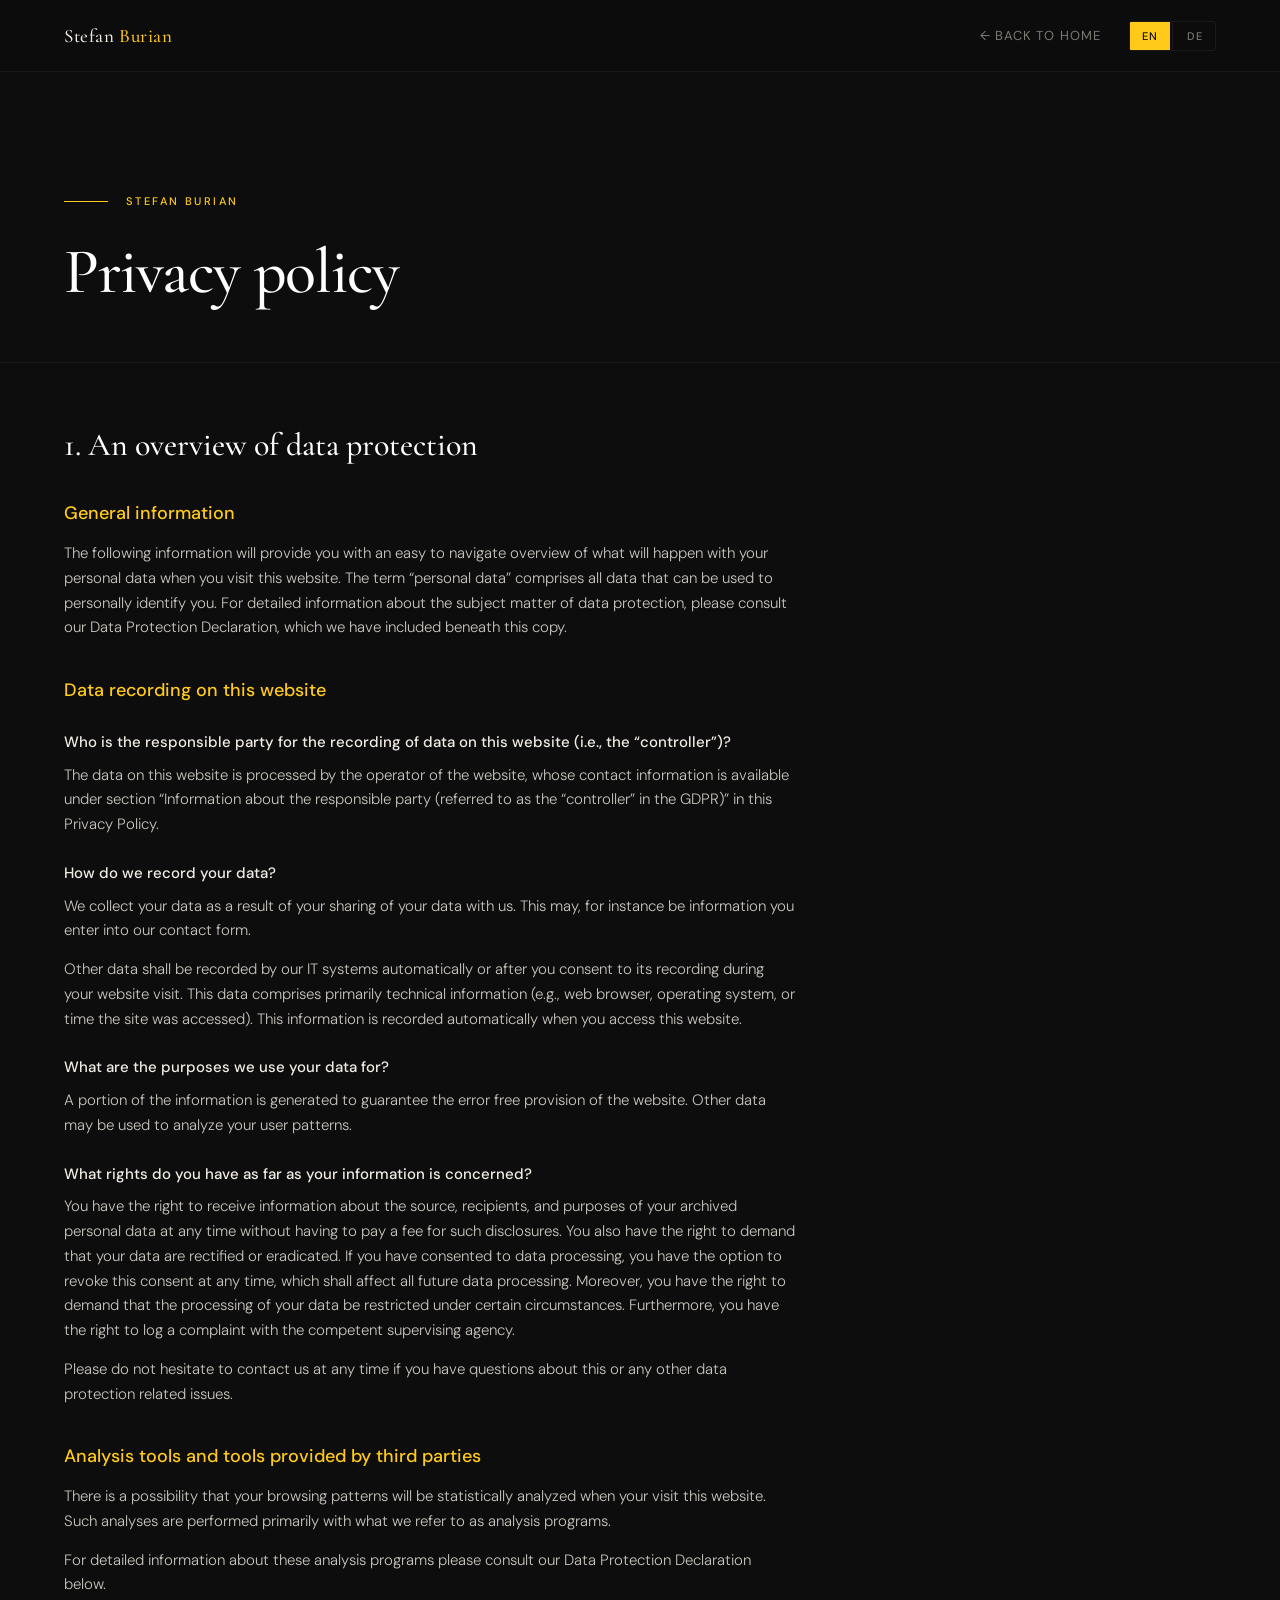
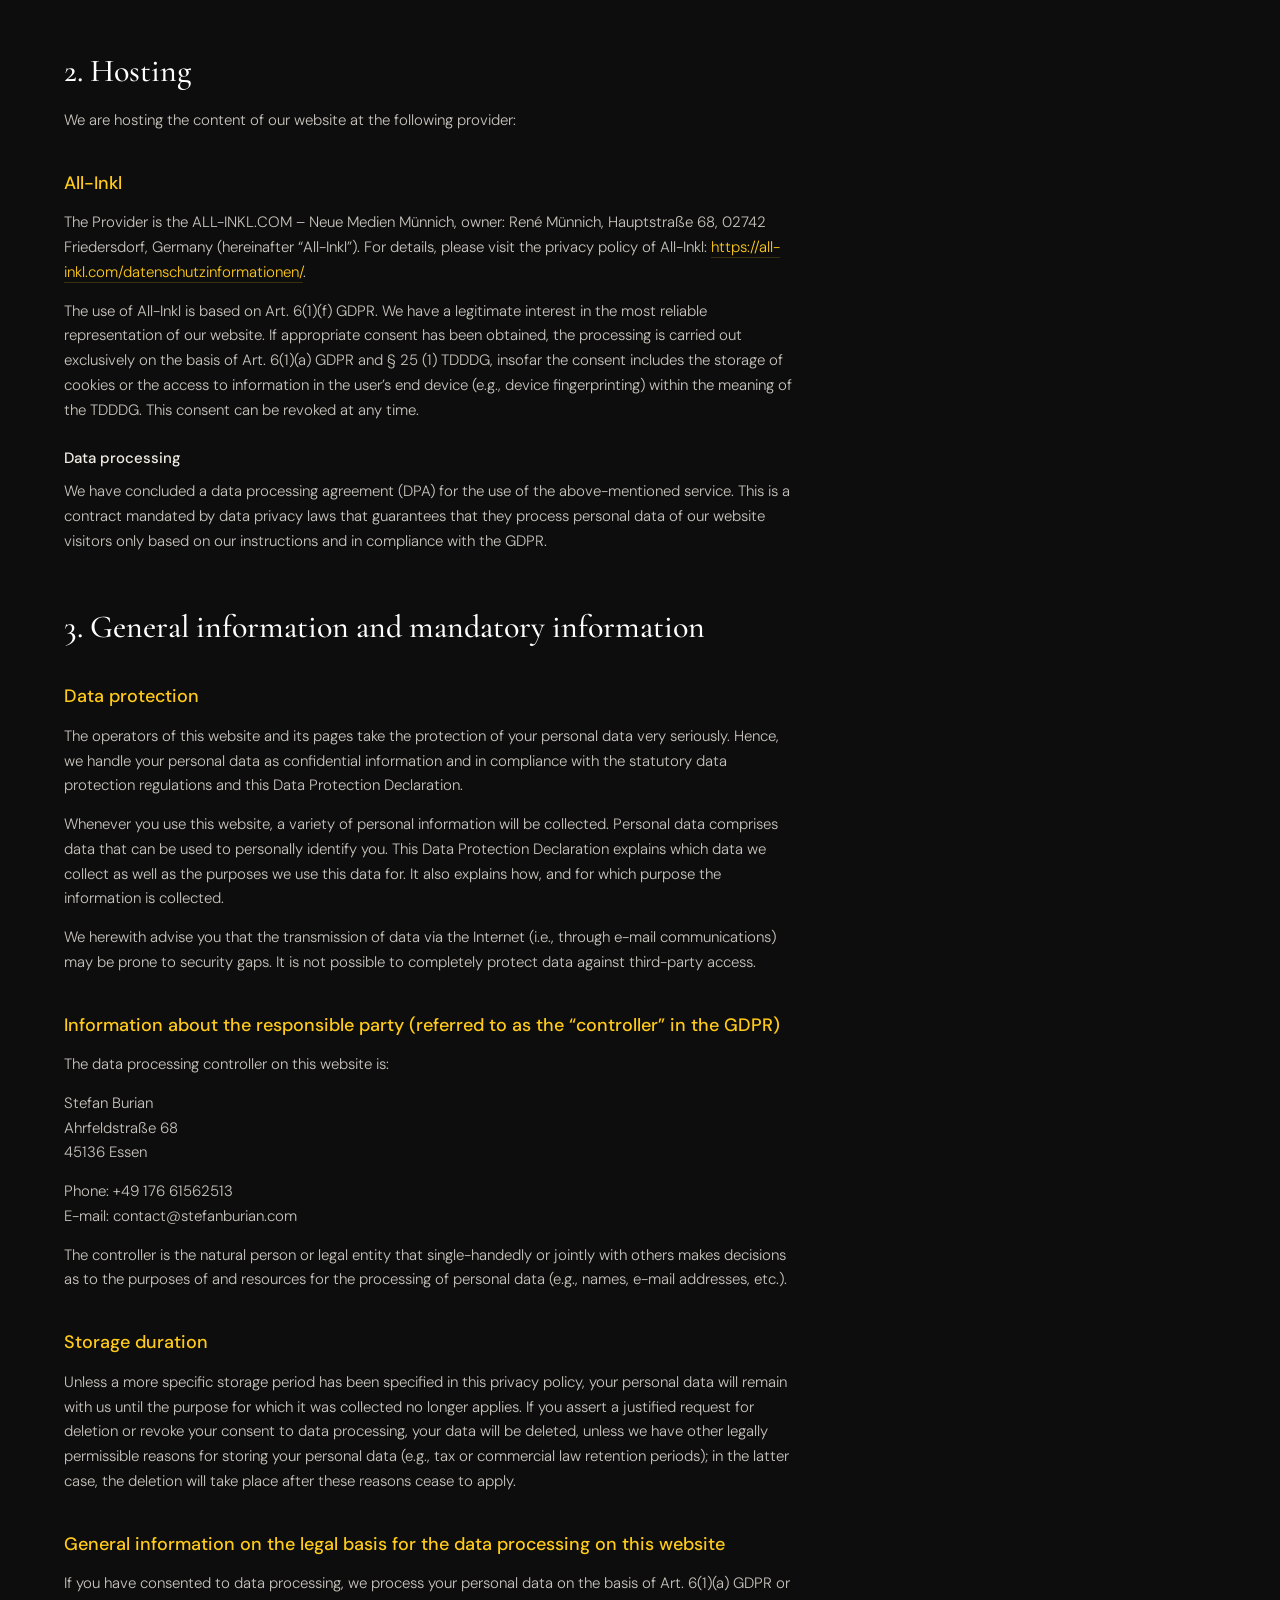
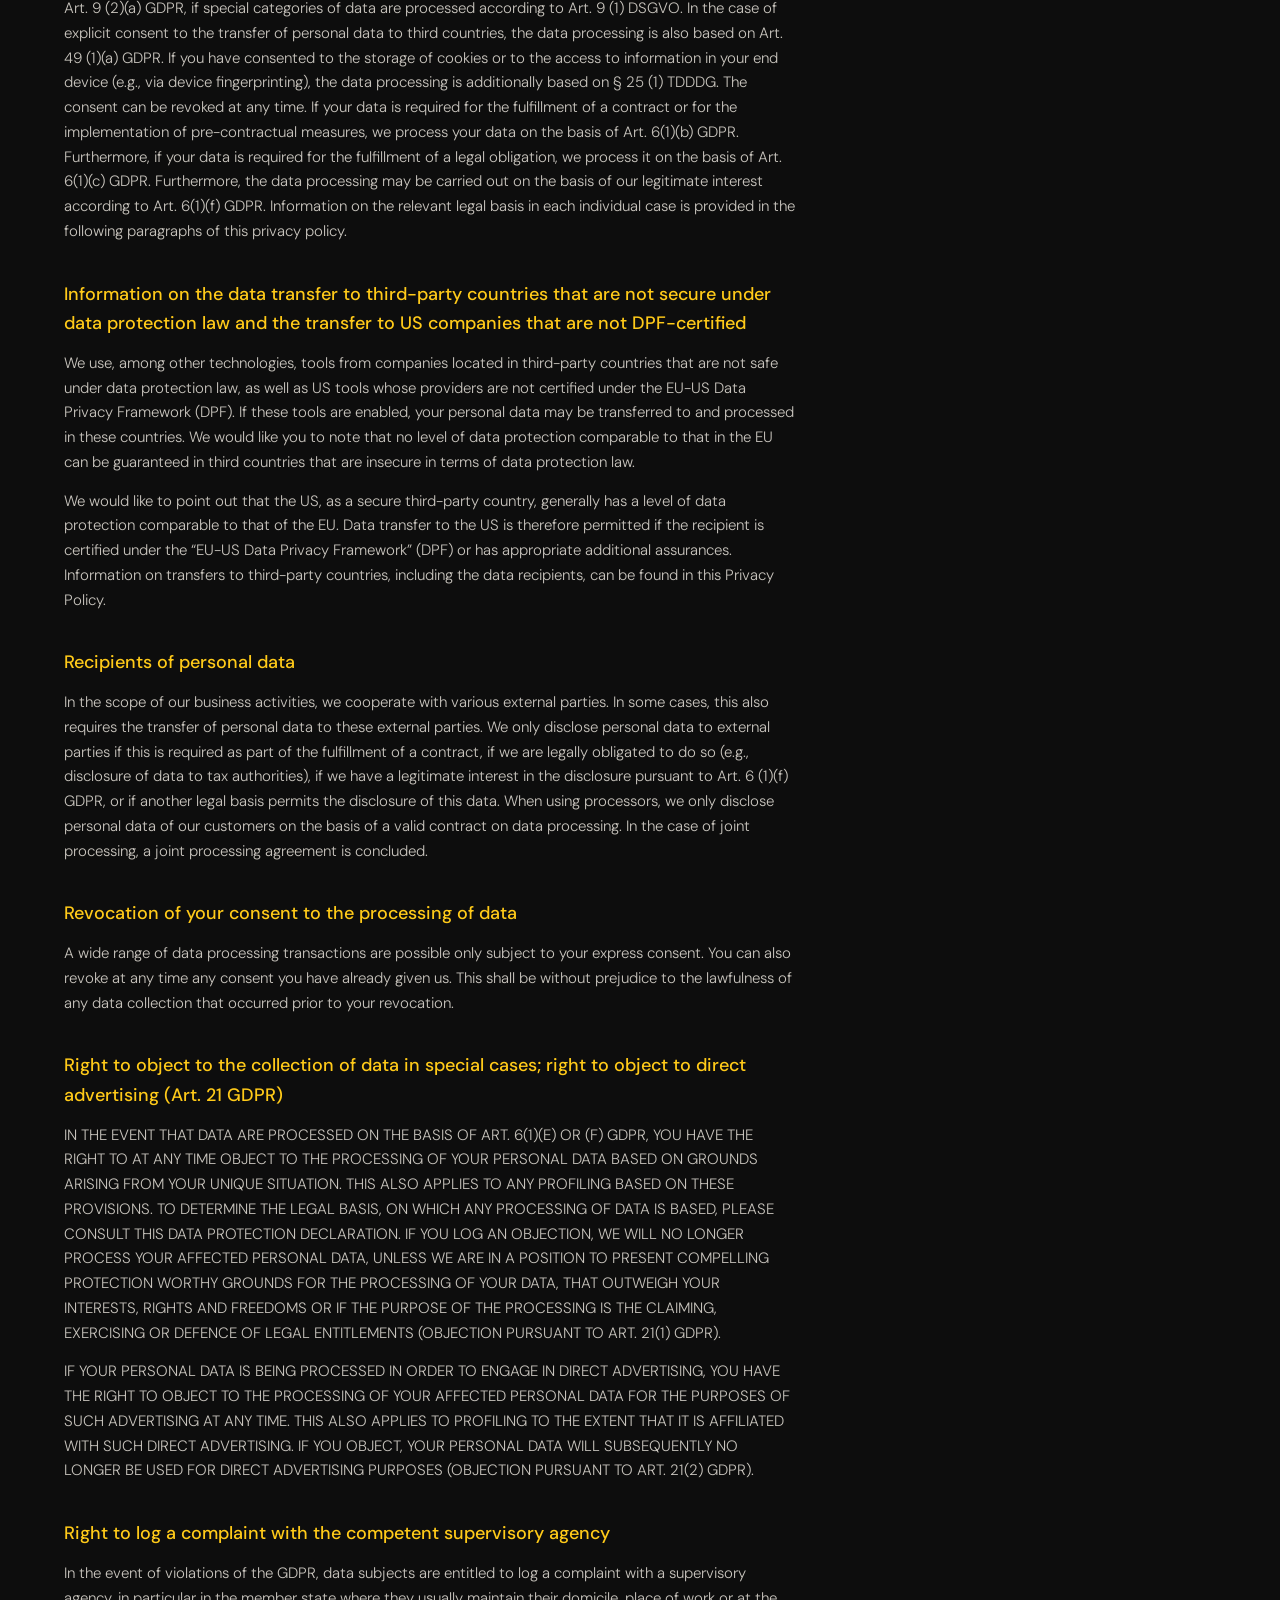
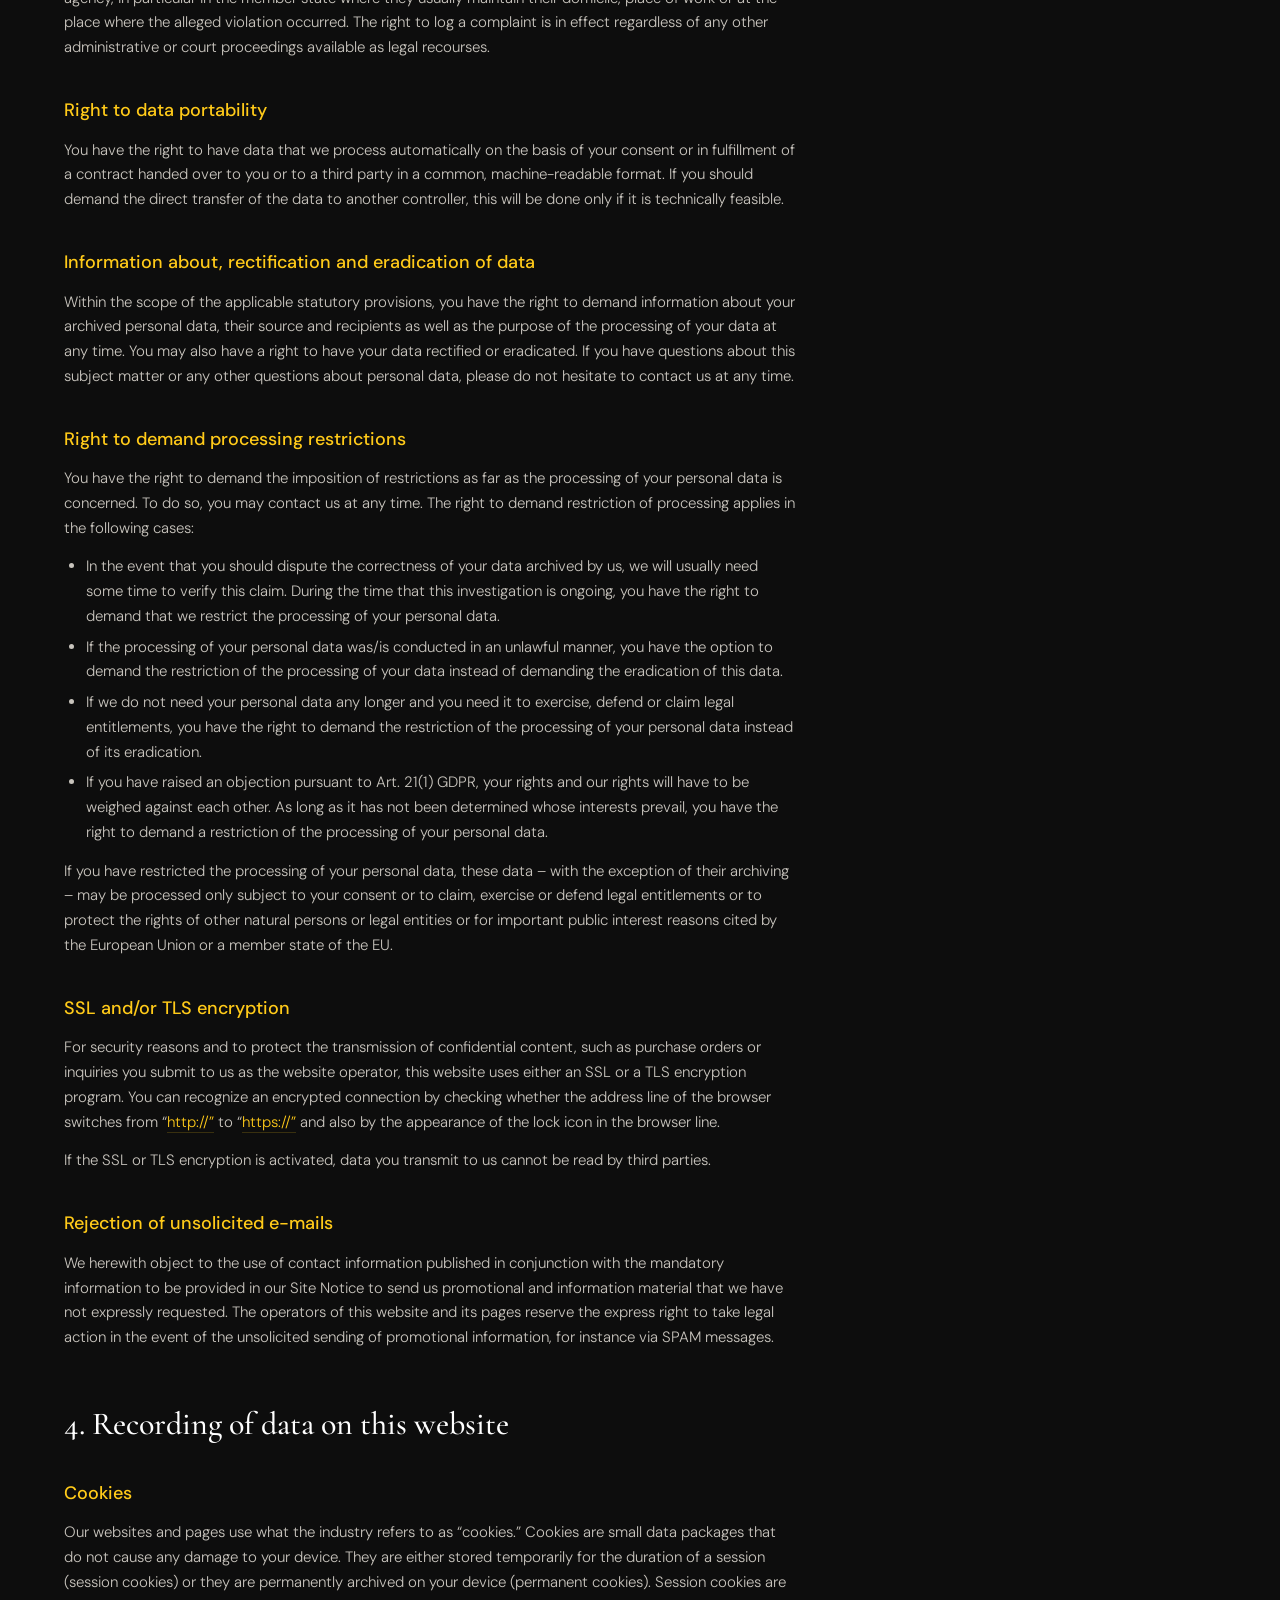
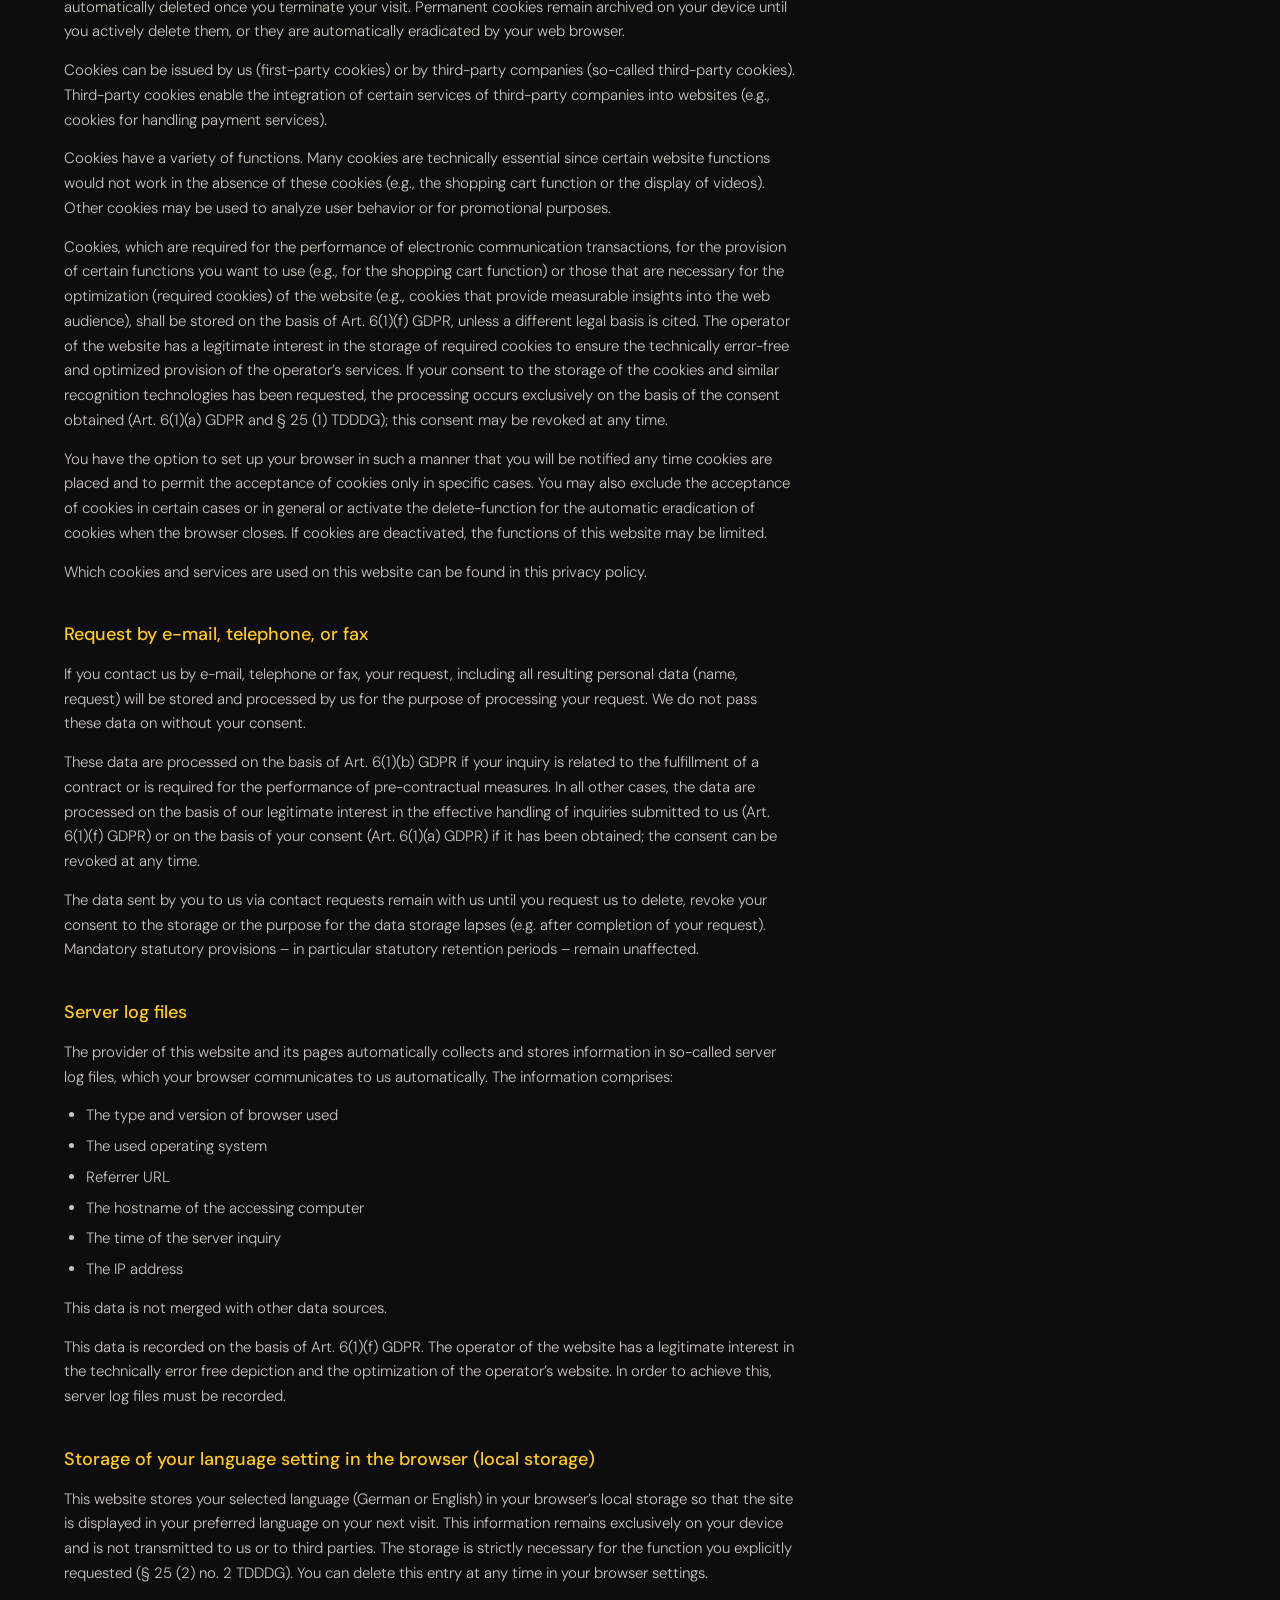
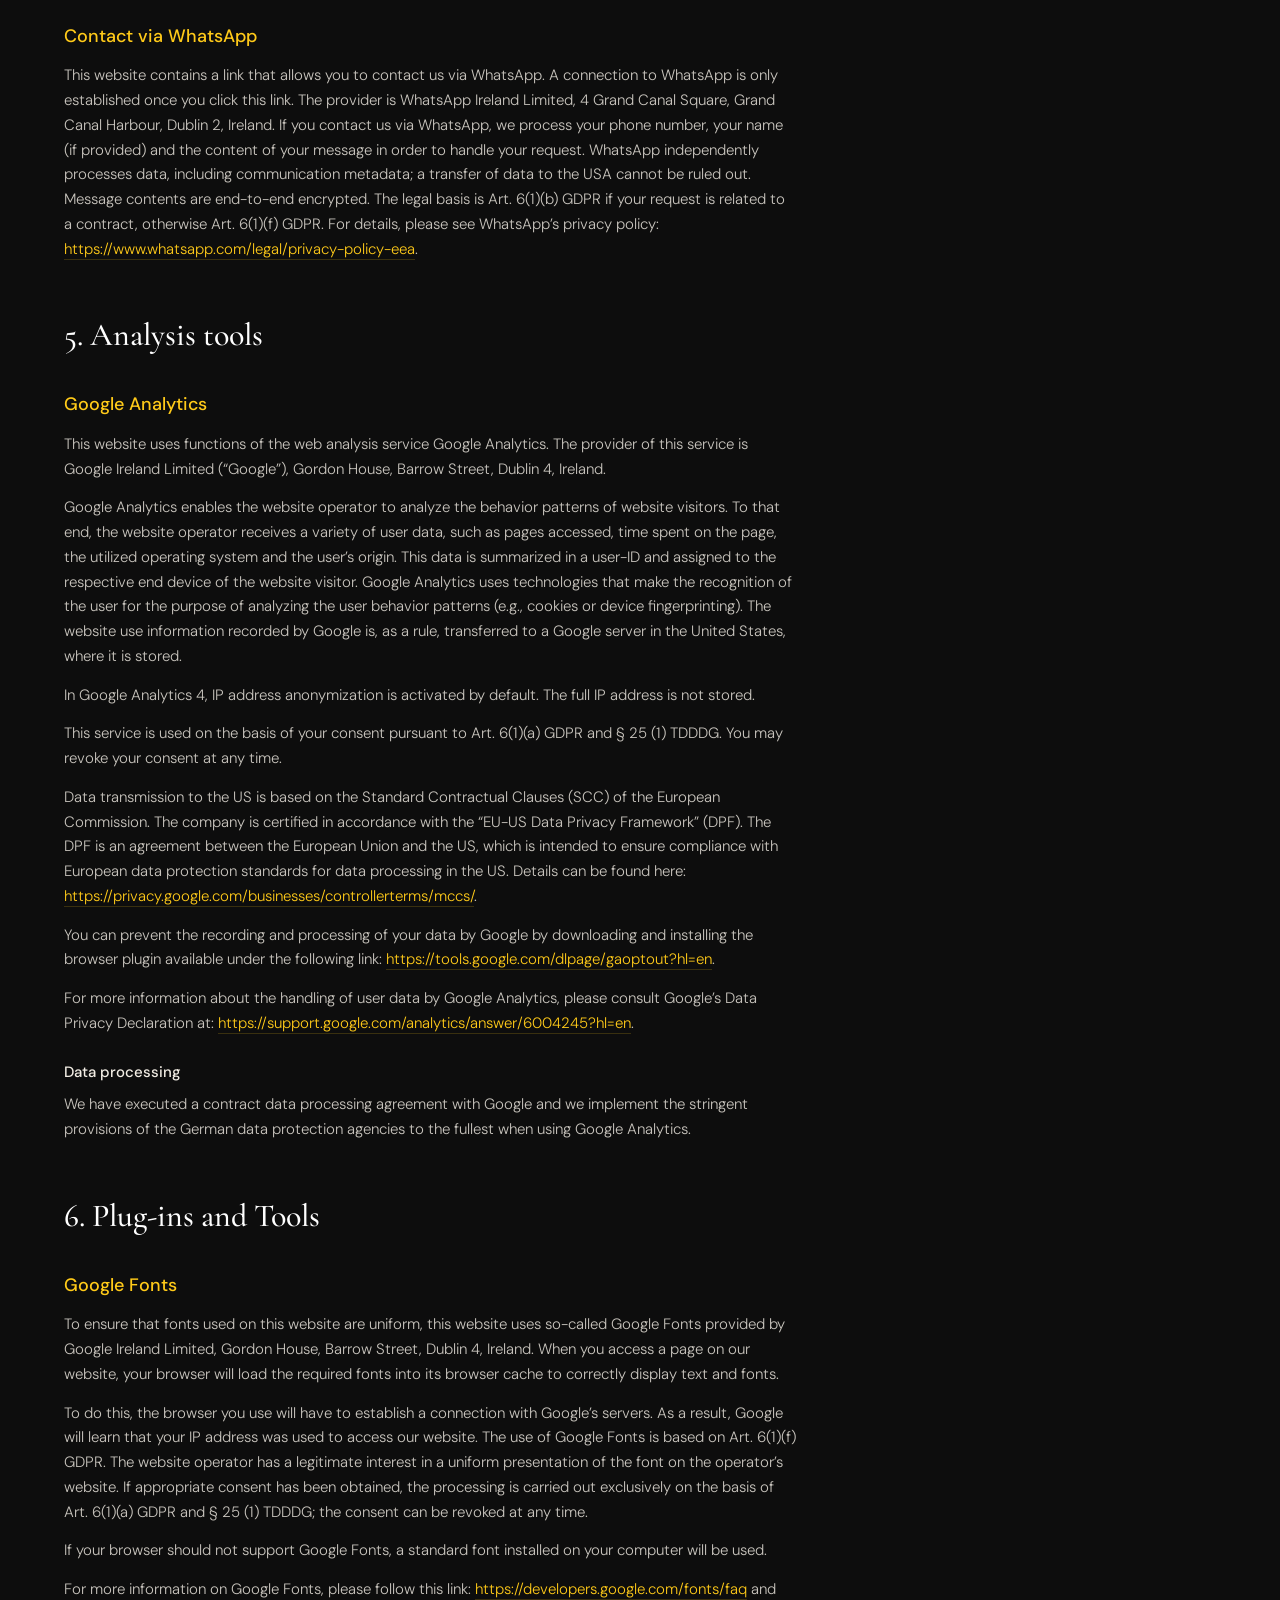
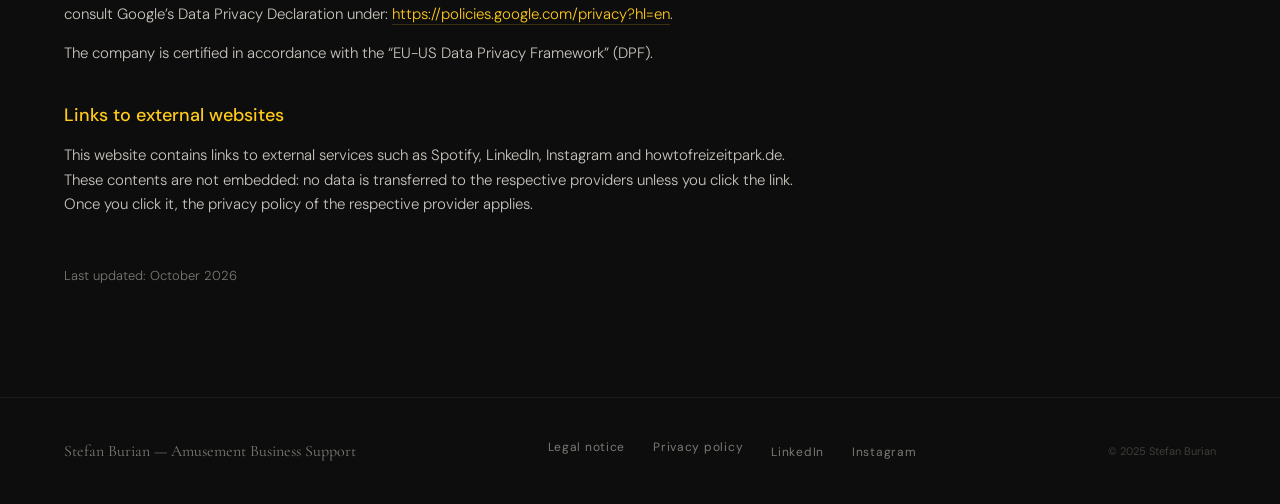
==== datenschutz.html @ 05004101 "Add Impressum and Datenschutz pages for stefanburian.com Bilingual (DE/EN) legal pages styled like t" ====
<!DOCTYPE html>
<html lang="de">
<head>
<meta charset="UTF-8"><meta name="viewport" content="width=device-width,initial-scale=1.0">
<title>Datenschutzerklärung — Stefan Burian</title>
<meta name="robots" content="noindex, follow">
<link rel="preconnect" href="https://fonts.googleapis.com">
<link rel="preconnect" href="https://fonts.gstatic.com" crossorigin>
<link href="https://fonts.googleapis.com/css2?family=Cormorant+Garamond:ital,wght@0,400;0,500;0,600;1,400;1,500&family=DM+Sans:opsz,wght@9..40,300;400;500&display=swap" rel="stylesheet">
<style>
  :root {
    --dark:       #0D0D0D;
    --dark-2:     #151515;
    --accent:     #ffca19;
    --off-white:  #F2EDE4;
    --white:      #FFFFFF;
    --muted:      #7A7A74;
    --border:     rgba(255,202,25,0.18);
    --border-dim: rgba(255,255,255,0.06);
  }
  *, *::before, *::after { margin: 0; padding: 0; box-sizing: border-box; }
  body {
    font-family: 'DM Sans', -apple-system, sans-serif;
    background: var(--dark);
    color: var(--off-white);
    line-height: 1.65;
    font-size: 16px;
    -webkit-font-smoothing: antialiased;
  }

  /* ── NAV ── */
  nav {
    position: sticky; top: 0; z-index: 200;
    padding: 20px 64px;
    display: flex; align-items: center; justify-content: space-between;
    background: rgba(13,13,13,0.93);
    backdrop-filter: blur(16px);
    border-bottom: 1px solid var(--border-dim);
  }
  .nav-logo {
    font-family: 'Cormorant Garamond', serif;
    font-size: 19px; font-weight: 500;
    color: var(--off-white); text-decoration: none; letter-spacing: 0.03em;
  }
  .nav-logo span { color: var(--accent); }
  .nav-right { display: flex; align-items: center; gap: 28px; }
  .nav-back {
    color: var(--muted); text-decoration: none;
    font-size: 13px; letter-spacing: 0.08em; text-transform: uppercase;
    transition: color 0.2s;
  }
  .nav-back:hover { color: var(--off-white); }
  .lang-toggle {
    display: flex; align-items: center; gap: 2px;
    border: 1px solid var(--border-dim);
    border-radius: 2px; overflow: hidden;
  }
  .lang-btn {
    background: none; border: none; cursor: pointer;
    font-family: 'DM Sans', sans-serif;
    font-size: 11px; font-weight: 500; letter-spacing: 0.12em;
    padding: 7px 12px; color: var(--muted);
    text-transform: uppercase; transition: all 0.2s;
  }
  .lang-btn.active { background: var(--accent); color: var(--dark); }
  .lang-btn:not(.active):hover { color: var(--off-white); }
  .lang-sep { width: 1px; height: 28px; background: var(--border-dim); flex-shrink: 0; }

  /* ── PAGE HEADER ── */
  .page-header { padding: 120px 64px 56px; border-bottom: 1px solid var(--border-dim); }
  .page-eyebrow {
    font-size: 11px; font-weight: 500; letter-spacing: 0.22em;
    text-transform: uppercase; color: var(--accent);
    margin-bottom: 28px; display: flex; align-items: center; gap: 18px;
  }
  .page-eyebrow::before { content: ''; width: 44px; height: 1px; background: var(--accent); }
  .page-title {
    font-family: 'Cormorant Garamond', Georgia, serif;
    font-weight: 500; line-height: 1.05; letter-spacing: -0.02em;
    font-size: clamp(40px, 5vw, 72px); color: var(--white);
  }

  /* ── LEGAL CONTENT ── */
  .legal { max-width: 860px; padding: 64px 64px 96px; overflow-wrap: anywhere; }
  .legal h2 {
    font-family: 'Cormorant Garamond', Georgia, serif;
    font-weight: 500; font-size: 32px; line-height: 1.15;
    color: var(--white); margin: 56px 0 18px;
  }
  .legal h2:first-child { margin-top: 0; }
  .legal h3 { font-size: 18px; font-weight: 500; color: var(--accent); margin: 36px 0 12px; }
  .legal h4 { font-size: 15px; font-weight: 500; color: var(--off-white); margin: 24px 0 8px; }
  .legal p, .legal li { font-size: 15px; font-weight: 300; color: rgba(242,237,228,0.82); }
  .legal p { margin-bottom: 14px; }
  .legal ul { margin: 0 0 14px 22px; }
  .legal li { margin-bottom: 6px; }
  .legal a { color: var(--accent); text-decoration: none; border-bottom: 1px solid var(--border); }
  .legal a:hover { border-bottom-color: var(--accent); }
  .legal-stand { margin-top: 48px; font-size: 13px !important; color: var(--muted) !important; }

  [data-lang] { display: none; }
  html[lang="de"] [data-lang="de"], html[lang="en"] [data-lang="en"] { display: block; }

  /* ── FOOTER ── */
  footer {
    border-top: 1px solid var(--border-dim); padding: 40px 64px;
    display: flex; align-items: center; justify-content: space-between;
  }
  .footer-brand {
    font-family: 'Cormorant Garamond', serif;
    font-size: 16px; color: var(--muted); text-decoration: none;
  }
  .footer-links { display: flex; gap: 28px; list-style: none; }
  .footer-links a {
    font-size: 12px; letter-spacing: 0.06em;
    color: var(--muted); text-decoration: none; transition: color 0.2s;
  }
  .footer-links a:hover { color: var(--off-white); }
  .footer-copy { font-size: 11px; color: rgba(122,122,116,0.45); }

  @media (max-width: 960px) {
    nav { padding: 16px 32px; }
    .page-header { padding: 96px 32px 44px; }
    .legal { padding: 48px 32px 80px; }
    footer { padding: 36px 32px; }
  }
  @media (max-width: 680px) {
    nav { padding: 14px 16px; }
    .nav-back { display: none; }
    .page-header { padding: 64px 16px 36px; }
    .legal { padding: 40px 16px 64px; }
    .legal h2 { font-size: 26px; }
    footer { flex-direction: column; gap: 20px; text-align: center; padding: 36px 16px; }
    .footer-links { flex-wrap: wrap; justify-content: center; gap: 14px; }
  }
</style>
</head>
<body>

<nav>
  <a href="index.html" class="nav-logo">Stefan <span>Burian</span></a>
  <div class="nav-right">
    <a href="index.html" class="nav-back"><span data-lang="de">← Zur Startseite</span><span data-lang="en">← Back to home</span></a>
    <div class="lang-toggle">
      <button class="lang-btn" id="btn-en" onclick="setLang('en')">EN</button>
      <div class="lang-sep"></div>
      <button class="lang-btn" id="btn-de" onclick="setLang('de')">DE</button>
    </div>
  </div>
</nav>

<header class="page-header">
  <div class="page-eyebrow">Stefan Burian</div>
  <h1 class="page-title"><span data-lang="de">Datenschutzerklärung</span><span data-lang="en">Privacy policy</span></h1>
</header>

<main>
  <article class="legal" data-lang="de" lang="de">
<h2>1. Datenschutz auf einen Blick</h2>
<h3>Allgemeine Hinweise</h3>
<p>Die folgenden Hinweise geben einen einfachen Überblick darüber, was mit Ihren personenbezogenen Daten passiert, wenn Sie diese Website besuchen. Personenbezogene Daten sind alle Daten, mit denen Sie persönlich identifiziert werden können. Ausführliche Informationen zum Thema Datenschutz entnehmen Sie unserer unter diesem Text aufgeführten Datenschutzerklärung.</p>
<h3>Datenerfassung auf dieser Website</h3>
<h4>Wer ist verantwortlich für die Datenerfassung auf dieser Website?</h4>
<p>Die Datenverarbeitung auf dieser Website erfolgt durch den Websitebetreiber. Dessen Kontaktdaten können Sie dem Abschnitt „Hinweis zur Verantwortlichen Stelle“ in dieser Datenschutzerklärung entnehmen.</p>
<h4>Wie erfassen wir Ihre Daten?</h4>
<p>Ihre Daten werden zum einen dadurch erhoben, dass Sie uns diese mitteilen. Hierbei kann es sich z. B. um Daten handeln, die Sie in ein Kontaktformular eingeben.</p>
<p>Andere Daten werden automatisch oder nach Ihrer Einwilligung beim Besuch der Website durch unsere IT-Systeme erfasst. Das sind vor allem technische Daten (z. B. Internetbrowser, Betriebssystem oder Uhrzeit des Seitenaufrufs). Die Erfassung dieser Daten erfolgt automatisch, sobald Sie diese Website betreten.</p>
<h4>Wofür nutzen wir Ihre Daten?</h4>
<p>Ein Teil der Daten wird erhoben, um eine fehlerfreie Bereitstellung der Website zu gewährleisten. Andere Daten können zur Analyse Ihres Nutzerverhaltens verwendet werden.</p>
<h4>Welche Rechte haben Sie bezüglich Ihrer Daten?</h4>
<p>Sie haben jederzeit das Recht, unentgeltlich Auskunft über Herkunft, Empfänger und Zweck Ihrer gespeicherten personenbezogenen Daten zu erhalten. Sie haben außerdem ein Recht, die Berichtigung oder Löschung dieser Daten zu verlangen. Wenn Sie eine Einwilligung zur Datenverarbeitung erteilt haben, können Sie diese Einwilligung jederzeit für die Zukunft widerrufen. Außerdem haben Sie das Recht, unter bestimmten Umständen die Einschränkung der Verarbeitung Ihrer personenbezogenen Daten zu verlangen. Des Weiteren steht Ihnen ein Beschwerderecht bei der zuständigen Aufsichtsbehörde zu.</p>
<p>Hierzu sowie zu weiteren Fragen zum Thema Datenschutz können Sie sich jederzeit an uns wenden.</p>
<h3>Analyse-Tools und Tools von Dritt­anbietern</h3>
<p>Beim Besuch dieser Website kann Ihr Surf-Verhalten statistisch ausgewertet werden. Das geschieht vor allem mit sogenannten Analyseprogrammen.</p>
<p>Detaillierte Informationen zu diesen Analyseprogrammen finden Sie in der folgenden Datenschutzerklärung.</p>
<h2>2. Hosting</h2>
<p>Wir hosten die Inhalte unserer Website bei folgendem Anbieter:</p>
<h3>All-Inkl</h3>
<p>Anbieter ist die ALL-INKL.COM – Neue Medien Münnich, Inh. René Münnich, Hauptstraße 68, 02742 Friedersdorf (nachfolgend All-Inkl). Details entnehmen Sie der Datenschutzerklärung von All-Inkl: <a href="https://all-inkl.com/datenschutzinformationen/" target="_blank" rel="noopener">https://all-inkl.com/datenschutzinformationen/</a>.</p>
<p>Die Verwendung von All-Inkl erfolgt auf Grundlage von Art. 6 Abs. 1 lit. f DSGVO. Wir haben ein berechtigtes Interesse an einer möglichst zuverlässigen Darstellung unserer Website. Sofern eine entsprechende Einwilligung abgefragt wurde, erfolgt die Verarbeitung ausschließlich auf Grundlage von Art. 6 Abs. 1 lit. a DSGVO und § 25 Abs. 1 TDDDG, soweit die Einwilligung die Speicherung von Cookies oder den Zugriff auf Informationen im Endgerät des Nutzers (z. B. Device-Fingerprinting) im Sinne des TDDDG umfasst. Die Einwilligung ist jederzeit widerrufbar.</p>
<h4>Auftragsverarbeitung</h4>
<p>Wir haben einen Vertrag über Auftragsverarbeitung (AVV) zur Nutzung des oben genannten Dienstes geschlossen. Hierbei handelt es sich um einen datenschutzrechtlich vorgeschriebenen Vertrag, der gewährleistet, dass dieser die personenbezogenen Daten unserer Websitebesucher nur nach unseren Weisungen und unter Einhaltung der DSGVO verarbeitet.</p>
<h2>3. Allgemeine Hinweise und Pflicht­informationen</h2>
<h3>Datenschutz</h3>
<p>Die Betreiber dieser Seiten nehmen den Schutz Ihrer persönlichen Daten sehr ernst. Wir behandeln Ihre personenbezogenen Daten vertraulich und entsprechend den gesetzlichen Datenschutzvorschriften sowie dieser Datenschutzerklärung.</p>
<p>Wenn Sie diese Website benutzen, werden verschiedene personenbezogene Daten erhoben. Personenbezogene Daten sind Daten, mit denen Sie persönlich identifiziert werden können. Die vorliegende Datenschutzerklärung erläutert, welche Daten wir erheben und wofür wir sie nutzen. Sie erläutert auch, wie und zu welchem Zweck das geschieht.</p>
<p>Wir weisen darauf hin, dass die Datenübertragung im Internet (z. B. bei der Kommunikation per E-Mail) Sicherheitslücken aufweisen kann. Ein lückenloser Schutz der Daten vor dem Zugriff durch Dritte ist nicht möglich.</p>
<h3>Hinweis zur verantwortlichen Stelle</h3>
<p>Die verantwortliche Stelle für die Datenverarbeitung auf dieser Website ist:</p>
<p>Stefan Burian<br>
Ahrfeldstraße 68<br>
45136 Essen</p>
<p>Telefon: +49 176 61562513<br>
E-Mail: contact@stefanburian.com</p>
<p>Verantwortliche Stelle ist die natürliche oder juristische Person, die allein oder gemeinsam mit anderen über die Zwecke und Mittel der Verarbeitung von personenbezogenen Daten (z. B. Namen, E-Mail-Adressen o. Ä.) entscheidet.</p>
<h3>Speicherdauer</h3>
<p>Soweit innerhalb dieser Datenschutzerklärung keine speziellere Speicherdauer genannt wurde, verbleiben Ihre personenbezogenen Daten bei uns, bis der Zweck für die Datenverarbeitung entfällt. Wenn Sie ein berechtigtes Löschersuchen geltend machen oder eine Einwilligung zur Datenverarbeitung widerrufen, werden Ihre Daten gelöscht, sofern wir keine anderen rechtlich zulässigen Gründe für die Speicherung Ihrer personenbezogenen Daten haben (z. B. steuer- oder handelsrechtliche Aufbewahrungsfristen); im letztgenannten Fall erfolgt die Löschung nach Fortfall dieser Gründe.</p>
<h3>Allgemeine Hinweise zu den Rechtsgrundlagen der Datenverarbeitung auf dieser Website</h3>
<p>Sofern Sie in die Datenverarbeitung eingewilligt haben, verarbeiten wir Ihre personenbezogenen Daten auf Grundlage von Art. 6 Abs. 1 lit. a DSGVO bzw. Art. 9 Abs. 2 lit. a DSGVO, sofern besondere Datenkategorien nach Art. 9 Abs. 1 DSGVO verarbeitet werden. Im Falle einer ausdrücklichen Einwilligung in die Übertragung personenbezogener Daten in Drittstaaten erfolgt die Datenverarbeitung außerdem auf Grundlage von Art. 49 Abs. 1 lit. a DSGVO. Sofern Sie in die Speicherung von Cookies oder in den Zugriff auf Informationen in Ihr Endgerät (z. B. via Device-Fingerprinting) eingewilligt haben, erfolgt die Datenverarbeitung zusätzlich auf Grundlage von § 25 Abs. 1 TDDDG. Die Einwilligung ist jederzeit widerrufbar. Sind Ihre Daten zur Vertragserfüllung oder zur Durchführung vorvertraglicher Maßnahmen erforderlich, verarbeiten wir Ihre Daten auf Grundlage des Art. 6 Abs. 1 lit. b DSGVO. Des Weiteren verarbeiten wir Ihre Daten, sofern diese zur Erfüllung einer rechtlichen Verpflichtung erforderlich sind auf Grundlage von Art. 6 Abs. 1 lit. c DSGVO. Die Datenverarbeitung kann ferner auf Grundlage unseres berechtigten Interesses nach Art. 6 Abs. 1 lit. f DSGVO erfolgen. Über die jeweils im Einzelfall einschlägigen Rechtsgrundlagen wird in den folgenden Absätzen dieser Datenschutzerklärung informiert.</p>
<h3>Hinweis zur Datenweitergabe in datenschutzrechtlich nicht sichere Drittstaaten sowie die Weitergabe an US-Unternehmen, die nicht DPF-zertifiziert sind</h3>
<p>Wir verwenden unter anderem Tools von Unternehmen mit Sitz in datenschutzrechtlich nicht sicheren Drittstaaten sowie US-Tools, deren Anbieter nicht nach dem EU-US-Data Privacy Framework (DPF) zertifiziert sind. Wenn diese Tools aktiv sind, können Ihre personenbezogene Daten in diese Staaten übertragen und dort verarbeitet werden. Wir weisen darauf hin, dass in datenschutzrechtlich unsicheren Drittstaaten kein mit der EU vergleichbares Datenschutzniveau garantiert werden kann.</p>
<p>Wir weisen darauf hin, dass die USA als sicherer Drittstaat grundsätzlich ein mit der EU vergleichbares Datenschutzniveau aufweisen. Eine Datenübertragung in die USA ist danach zulässig, wenn der Empfänger eine Zertifizierung unter dem „EU-US Data Privacy Framework“ (DPF) besitzt oder über geeignete zusätzliche Garantien verfügt. Informationen zu Übermittlungen an Drittstaaten einschließlich der Datenempfänger finden Sie in dieser Datenschutzerklärung.</p>
<h3>Empfänger von personenbezogenen Daten</h3>
<p>Im Rahmen unserer Geschäftstätigkeit arbeiten wir mit verschiedenen externen Stellen zusammen. Dabei ist teilweise auch eine Übermittlung von personenbezogenen Daten an diese externen Stellen erforderlich. Wir geben personenbezogene Daten nur dann an externe Stellen weiter, wenn dies im Rahmen einer Vertragserfüllung erforderlich ist, wenn wir gesetzlich hierzu verpflichtet sind (z. B. Weitergabe von Daten an Steuerbehörden), wenn wir ein berechtigtes Interesse nach Art. 6 Abs. 1 lit. f DSGVO an der Weitergabe haben oder wenn eine sonstige Rechtsgrundlage die Datenweitergabe erlaubt. Beim Einsatz von Auftragsverarbeitern geben wir personenbezogene Daten unserer Kunden nur auf Grundlage eines gültigen Vertrags über Auftragsverarbeitung weiter. Im Falle einer gemeinsamen Verarbeitung wird ein Vertrag über gemeinsame Verarbeitung geschlossen.</p>
<h3>Widerruf Ihrer Einwilligung zur Datenverarbeitung</h3>
<p>Viele Datenverarbeitungsvorgänge sind nur mit Ihrer ausdrücklichen Einwilligung möglich. Sie können eine bereits erteilte Einwilligung jederzeit widerrufen. Die Rechtmäßigkeit der bis zum Widerruf erfolgten Datenverarbeitung bleibt vom Widerruf unberührt.</p>
<h3>Widerspruchsrecht gegen die Datenerhebung in besonderen Fällen sowie gegen Direktwerbung (Art. 21 DSGVO)</h3>
<p>WENN DIE DATENVERARBEITUNG AUF GRUNDLAGE VON ART. 6 ABS. 1 LIT. E ODER F DSGVO ERFOLGT, HABEN SIE JEDERZEIT DAS RECHT, AUS GRÜNDEN, DIE SICH AUS IHRER BESONDEREN SITUATION ERGEBEN, GEGEN DIE VERARBEITUNG IHRER PERSONENBEZOGENEN DATEN WIDERSPRUCH EINZULEGEN; DIES GILT AUCH FÜR EIN AUF DIESE BESTIMMUNGEN GESTÜTZTES PROFILING. DIE JEWEILIGE RECHTSGRUNDLAGE, AUF DENEN EINE VERARBEITUNG BERUHT, ENTNEHMEN SIE DIESER DATENSCHUTZERKLÄRUNG. WENN SIE WIDERSPRUCH EINLEGEN, WERDEN WIR IHRE BETROFFENEN PERSONENBEZOGENEN DATEN NICHT MEHR VERARBEITEN, ES SEI DENN, WIR KÖNNEN ZWINGENDE SCHUTZWÜRDIGE GRÜNDE FÜR DIE VERARBEITUNG NACHWEISEN, DIE IHRE INTERESSEN, RECHTE UND FREIHEITEN ÜBERWIEGEN ODER DIE VERARBEITUNG DIENT DER GELTENDMACHUNG, AUSÜBUNG ODER VERTEIDIGUNG VON RECHTSANSPRÜCHEN (WIDERSPRUCH NACH ART. 21 ABS. 1 DSGVO).</p>
<p>WERDEN IHRE PERSONENBEZOGENEN DATEN VERARBEITET, UM DIREKTWERBUNG ZU BETREIBEN, SO HABEN SIE DAS RECHT, JEDERZEIT WIDERSPRUCH GEGEN DIE VERARBEITUNG SIE BETREFFENDER PERSONENBEZOGENER DATEN ZUM ZWECKE DERARTIGER WERBUNG EINZULEGEN; DIES GILT AUCH FÜR DAS PROFILING, SOWEIT ES MIT SOLCHER DIREKTWERBUNG IN VERBINDUNG STEHT. WENN SIE WIDERSPRECHEN, WERDEN IHRE PERSONENBEZOGENEN DATEN ANSCHLIESSEND NICHT MEHR ZUM ZWECKE DER DIREKTWERBUNG VERWENDET (WIDERSPRUCH NACH ART. 21 ABS. 2 DSGVO).</p>
<h3>Beschwerde­recht bei der zuständigen Aufsichts­behörde</h3>
<p>Im Falle von Verstößen gegen die DSGVO steht den Betroffenen ein Beschwerderecht bei einer Aufsichtsbehörde, insbesondere in dem Mitgliedstaat ihres gewöhnlichen Aufenthalts, ihres Arbeitsplatzes oder des Orts des mutmaßlichen Verstoßes zu. Das Beschwerderecht besteht unbeschadet anderweitiger verwaltungsrechtlicher oder gerichtlicher Rechtsbehelfe.</p>
<h3>Recht auf Daten­übertrag­barkeit</h3>
<p>Sie haben das Recht, Daten, die wir auf Grundlage Ihrer Einwilligung oder in Erfüllung eines Vertrags automatisiert verarbeiten, an sich oder an einen Dritten in einem gängigen, maschinenlesbaren Format aushändigen zu lassen. Sofern Sie die direkte Übertragung der Daten an einen anderen Verantwortlichen verlangen, erfolgt dies nur, soweit es technisch machbar ist.</p>
<h3>Auskunft, Berichtigung und Löschung</h3>
<p>Sie haben im Rahmen der geltenden gesetzlichen Bestimmungen jederzeit das Recht auf unentgeltliche Auskunft über Ihre gespeicherten personenbezogenen Daten, deren Herkunft und Empfänger und den Zweck der Datenverarbeitung und ggf. ein Recht auf Berichtigung oder Löschung dieser Daten. Hierzu sowie zu weiteren Fragen zum Thema personenbezogene Daten können Sie sich jederzeit an uns wenden.</p>
<h3>Recht auf Einschränkung der Verarbeitung</h3>
<p>Sie haben das Recht, die Einschränkung der Verarbeitung Ihrer personenbezogenen Daten zu verlangen. Hierzu können Sie sich jederzeit an uns wenden. Das Recht auf Einschränkung der Verarbeitung besteht in folgenden Fällen:</p>
<ul>
<li>Wenn Sie die Richtigkeit Ihrer bei uns gespeicherten personenbezogenen Daten bestreiten, benötigen wir in der Regel Zeit, um dies zu überprüfen. Für die Dauer der Prüfung haben Sie das Recht, die Einschränkung der Verarbeitung Ihrer personenbezogenen Daten zu verlangen.</li>
<li>Wenn die Verarbeitung Ihrer personenbezogenen Daten unrechtmäßig geschah/geschieht, können Sie statt der Löschung die Einschränkung der Datenverarbeitung verlangen.</li>
<li>Wenn wir Ihre personenbezogenen Daten nicht mehr benötigen, Sie sie jedoch zur Ausübung, Verteidigung oder Geltendmachung von Rechtsansprüchen benötigen, haben Sie das Recht, statt der Löschung die Einschränkung der Verarbeitung Ihrer personenbezogenen Daten zu verlangen.</li>
<li>Wenn Sie einen Widerspruch nach Art. 21 Abs. 1 DSGVO eingelegt haben, muss eine Abwägung zwischen Ihren und unseren Interessen vorgenommen werden. Solange noch nicht feststeht, wessen Interessen überwiegen, haben Sie das Recht, die Einschränkung der Verarbeitung Ihrer personenbezogenen Daten zu verlangen.</li>
</ul>
<p>Wenn Sie die Verarbeitung Ihrer personenbezogenen Daten eingeschränkt haben, dürfen diese Daten – von ihrer Speicherung abgesehen – nur mit Ihrer Einwilligung oder zur Geltendmachung, Ausübung oder Verteidigung von Rechtsansprüchen oder zum Schutz der Rechte einer anderen natürlichen oder juristischen Person oder aus Gründen eines wichtigen öffentlichen Interesses der Europäischen Union oder eines Mitgliedstaats verarbeitet werden.</p>
<h3>SSL- bzw. TLS-Verschlüsselung</h3>
<p>Diese Seite nutzt aus Sicherheitsgründen und zum Schutz der Übertragung vertraulicher Inhalte, wie zum Beispiel Bestellungen oder Anfragen, die Sie an uns als Seitenbetreiber senden, eine SSL- bzw. TLS-Verschlüsselung. Eine verschlüsselte Verbindung erkennen Sie daran, dass die Adresszeile des Browsers von „<a href="http://“" target="_blank" rel="noopener">http://“</a> auf „<a href="https://“" target="_blank" rel="noopener">https://“</a> wechselt und an dem Schloss-Symbol in Ihrer Browserzeile.</p>
<p>Wenn die SSL- bzw. TLS-Verschlüsselung aktiviert ist, können die Daten, die Sie an uns übermitteln, nicht von Dritten mitgelesen werden.</p>
<h3>Widerspruch gegen Werbe-E-Mails</h3>
<p>Der Nutzung von im Rahmen der Impressumspflicht veröffentlichten Kontaktdaten zur Übersendung von nicht ausdrücklich angeforderter Werbung und Informationsmaterialien wird hiermit widersprochen. Die Betreiber der Seiten behalten sich ausdrücklich rechtliche Schritte im Falle der unverlangten Zusendung von Werbeinformationen, etwa durch Spam-E-Mails, vor.</p>
<h2>4. Datenerfassung auf dieser Website</h2>
<h3>Cookies</h3>
<p>Unsere Internetseiten verwenden so genannte „Cookies“. Cookies sind kleine Datenpakete und richten auf Ihrem Endgerät keinen Schaden an. Sie werden entweder vorübergehend für die Dauer einer Sitzung (Session-Cookies) oder dauerhaft (permanente Cookies) auf Ihrem Endgerät gespeichert. Session-Cookies werden nach Ende Ihres Besuchs automatisch gelöscht. Permanente Cookies bleiben auf Ihrem Endgerät gespeichert, bis Sie diese selbst löschen oder eine automatische Löschung durch Ihren Webbrowser erfolgt.</p>
<p>Cookies können von uns (First-Party-Cookies) oder von Drittunternehmen stammen (sog. Third-Party-Cookies). Third-Party-Cookies ermöglichen die Einbindung bestimmter Dienstleistungen von Drittunternehmen innerhalb von Webseiten (z. B. Cookies zur Abwicklung von Zahlungsdienstleistungen).</p>
<p>Cookies haben verschiedene Funktionen. Zahlreiche Cookies sind technisch notwendig, da bestimmte Webseitenfunktionen ohne diese nicht funktionieren würden (z. B. die Warenkorbfunktion oder die Anzeige von Videos). Andere Cookies können zur Auswertung des Nutzerverhaltens oder zu Werbezwecken verwendet werden.</p>
<p>Cookies, die zur Durchführung des elektronischen Kommunikationsvorgangs, zur Bereitstellung bestimmter, von Ihnen erwünschter Funktionen (z. B. für die Warenkorbfunktion) oder zur Optimierung der Website (z. B. Cookies zur Messung des Webpublikums) erforderlich sind (notwendige Cookies), werden auf Grundlage von Art. 6 Abs. 1 lit. f DSGVO gespeichert, sofern keine andere Rechtsgrundlage angegeben wird. Der Websitebetreiber hat ein berechtigtes Interesse an der Speicherung von notwendigen Cookies zur technisch fehlerfreien und optimierten Bereitstellung seiner Dienste. Sofern eine Einwilligung zur Speicherung von Cookies und vergleichbaren Wiedererkennungstechnologien abgefragt wurde, erfolgt die Verarbeitung ausschließlich auf Grundlage dieser Einwilligung (Art. 6 Abs. 1 lit. a DSGVO und § 25 Abs. 1 TDDDG); die Einwilligung ist jederzeit widerrufbar.</p>
<p>Sie können Ihren Browser so einstellen, dass Sie über das Setzen von Cookies informiert werden und Cookies nur im Einzelfall erlauben, die Annahme von Cookies für bestimmte Fälle oder generell ausschließen sowie das automatische Löschen der Cookies beim Schließen des Browsers aktivieren. Bei der Deaktivierung von Cookies kann die Funktionalität dieser Website eingeschränkt sein.</p>
<p>Welche Cookies und Dienste auf dieser Website eingesetzt werden, können Sie dieser Datenschutzerklärung entnehmen.</p>
<h3>Anfrage per E-Mail, Telefon oder Telefax</h3>
<p>Wenn Sie uns per E-Mail, Telefon oder Telefax kontaktieren, wird Ihre Anfrage inklusive aller daraus hervorgehenden personenbezogenen Daten (Name, Anfrage) zum Zwecke der Bearbeitung Ihres Anliegens bei uns gespeichert und verarbeitet. Diese Daten geben wir nicht ohne Ihre Einwilligung weiter.</p>
<p>Die Verarbeitung dieser Daten erfolgt auf Grundlage von Art. 6 Abs. 1 lit. b DSGVO, sofern Ihre Anfrage mit der Erfüllung eines Vertrags zusammenhängt oder zur Durchführung vorvertraglicher Maßnahmen erforderlich ist. In allen übrigen Fällen beruht die Verarbeitung auf unserem berechtigten Interesse an der effektiven Bearbeitung der an uns gerichteten Anfragen (Art. 6 Abs. 1 lit. f DSGVO) oder auf Ihrer Einwilligung (Art. 6 Abs. 1 lit. a DSGVO) sofern diese abgefragt wurde; die Einwilligung ist jederzeit widerrufbar.</p>
<p>Die von Ihnen an uns per Kontaktanfragen übersandten Daten verbleiben bei uns, bis Sie uns zur Löschung auffordern, Ihre Einwilligung zur Speicherung widerrufen oder der Zweck für die Datenspeicherung entfällt (z. B. nach abgeschlossener Bearbeitung Ihres Anliegens). Zwingende gesetzliche Bestimmungen – insbesondere gesetzliche Aufbewahrungsfristen – bleiben unberührt.</p>
<h3>Server-Log-Dateien</h3>
<p>Der Provider der Seiten erhebt und speichert automatisch Informationen in so genannten Server-Log-Dateien, die Ihr Browser automatisch an uns übermittelt. Dies sind:</p>
<ul>
<li>Browsertyp und Browserversion</li>
<li>verwendetes Betriebssystem</li>
<li>Referrer URL</li>
<li>Hostname des zugreifenden Rechners</li>
<li>Uhrzeit der Serveranfrage</li>
<li>IP-Adresse</li>
</ul>
<p>Eine Zusammenführung dieser Daten mit anderen Datenquellen wird nicht vorgenommen.</p>
<p>Die Erfassung dieser Daten erfolgt auf Grundlage von Art. 6 Abs. 1 lit. f DSGVO. Der Websitebetreiber hat ein berechtigtes Interesse an der technisch fehlerfreien Darstellung und der Optimierung seiner Website – hierzu müssen die Server-Log-Files erfasst werden.</p>
<h3>Speicherung der Spracheinstellung im Browser (Local Storage)</h3>
<p>Diese Website speichert Ihre gewählte Sprache (Deutsch oder Englisch) im lokalen Speicher Ihres Browsers (Local Storage), damit die Seite beim nächsten Besuch in der gewünschten Sprache angezeigt wird. Diese Information verbleibt ausschließlich auf Ihrem Endgerät und wird nicht an uns oder Dritte übermittelt. Die Speicherung ist für die von Ihnen ausdrücklich gewünschte Funktion unbedingt erforderlich (§ 25 Abs. 2 Nr. 2 TDDDG). Sie können den Eintrag jederzeit über die Einstellungen Ihres Browsers löschen.</p>
<h3>Kontakt über WhatsApp</h3>
<p>Auf dieser Website befindet sich ein Link, über den Sie uns per WhatsApp kontaktieren können. Erst wenn Sie diesen Link anklicken, wird eine Verbindung zu WhatsApp hergestellt. Anbieter ist die WhatsApp Ireland Limited, 4 Grand Canal Square, Grand Canal Harbour, Dublin 2, Irland. Wenn Sie uns über WhatsApp kontaktieren, verarbeiten wir Ihre Telefonnummer, Ihren Namen (sofern hinterlegt) und den Inhalt Ihrer Nachricht zur Bearbeitung Ihrer Anfrage. WhatsApp verarbeitet dabei eigenständig Daten, unter anderem Metadaten der Kommunikation; dabei kann eine Übertragung von Daten in die USA nicht ausgeschlossen werden. Die Nachrichteninhalte sind Ende-zu-Ende-verschlüsselt. Rechtsgrundlage ist Art. 6 Abs. 1 lit. b DSGVO, sofern Ihre Anfrage mit einem Vertrag zusammenhängt, ansonsten Art. 6 Abs. 1 lit. f DSGVO. Details entnehmen Sie der Datenschutzerklärung von WhatsApp: <a href="https://www.whatsapp.com/legal/privacy-policy-eea" target="_blank" rel="noopener">https://www.whatsapp.com/legal/privacy-policy-eea</a>.</p>
<h2>5. Analyse-Tools</h2>
<h3>Google Analytics</h3>
<p>Diese Website nutzt Funktionen des Webanalysedienstes Google Analytics. Anbieter ist die Google Ireland Limited („Google“), Gordon House, Barrow Street, Dublin 4, Irland.</p>
<p>Google Analytics ermöglicht es dem Websitebetreiber, das Verhalten der Websitebesucher zu analysieren. Hierbei erhält der Websitebetreiber verschiedene Nutzungsdaten, wie z. B. Seitenaufrufe, Verweildauer, verwendete Betriebssysteme und Herkunft des Nutzers. Diese Daten werden in einer User-ID zusammengefasst und dem jeweiligen Endgerät des Websitebesuchers zugeordnet. Google Analytics verwendet Technologien, die die Wiedererkennung des Nutzers zum Zwecke der Analyse des Nutzerverhaltens ermöglichen (z. B. Cookies oder Device-Fingerprinting). Die von Google erfassten Informationen über die Benutzung dieser Website werden in der Regel an einen Server von Google in den USA übertragen und dort gespeichert.</p>
<p>In Google Analytics 4 ist die Anonymisierung von IP-Adressen standardmäßig aktiviert. Die vollständige IP-Adresse wird nicht gespeichert.</p>
<p>Die Nutzung dieses Dienstes erfolgt auf Grundlage Ihrer Einwilligung nach Art. 6 Abs. 1 lit. a DSGVO und § 25 Abs. 1 TDDDG. Die Einwilligung ist jederzeit widerrufbar.</p>
<p>Die Datenübertragung in die USA wird auf die Standardvertragsklauseln der EU-Kommission gestützt. Das Unternehmen ist nach dem „EU-US Data Privacy Framework“ (DPF) zertifiziert. Der DPF ist eine Übereinkunft zwischen der Europäischen Union und den USA, der die Einhaltung europäischer Datenschutzstandards bei Datenverarbeitungen in den USA gewährleisten soll. Details finden Sie hier: <a href="https://privacy.google.com/businesses/controllerterms/mccs/" target="_blank" rel="noopener">https://privacy.google.com/businesses/controllerterms/mccs/</a>.</p>
<p>Sie können die Erfassung und Verarbeitung Ihrer Daten durch Google verhindern, indem Sie das unter dem folgenden Link verfügbare Browser-Plugin herunterladen und installieren: <a href="https://tools.google.com/dlpage/gaoptout?hl=de" target="_blank" rel="noopener">https://tools.google.com/dlpage/gaoptout?hl=de</a>.</p>
<p>Mehr Informationen zum Umgang mit Nutzerdaten bei Google Analytics finden Sie in der Datenschutzerklärung von Google: <a href="https://support.google.com/analytics/answer/6004245?hl=de" target="_blank" rel="noopener">https://support.google.com/analytics/answer/6004245?hl=de</a>.</p>
<h4>Auftragsverarbeitung</h4>
<p>Wir haben mit Google einen Vertrag zur Auftragsverarbeitung abgeschlossen und setzen die strengen Vorgaben der deutschen Datenschutzbehörden bei der Nutzung von Google Analytics vollständig um.</p>
<h2>6. Plugins und Tools</h2>
<h3>Google Fonts</h3>
<p>Diese Seite nutzt zur einheitlichen Darstellung von Schriftarten so genannte Google Fonts, die von Google bereitgestellt werden. Anbieter ist die Google Ireland Limited, Gordon House, Barrow Street, Dublin 4, Irland. Beim Aufruf einer Seite lädt Ihr Browser die benötigten Fonts in ihren Browsercache, um Texte und Schriftarten korrekt anzuzeigen.</p>
<p>Zu diesem Zweck muss der von Ihnen verwendete Browser Verbindung zu den Servern von Google aufnehmen. Hierdurch erlangt Google Kenntnis darüber, dass über Ihre IP-Adresse diese Website aufgerufen wurde. Die Nutzung von Google Fonts erfolgt auf Grundlage von Art. 6 Abs. 1 lit. f DSGVO. Der Websitebetreiber hat ein berechtigtes Interesse an der einheitlichen Darstellung des Schriftbildes auf seiner Website. Sofern eine entsprechende Einwilligung abgefragt wurde, erfolgt die Verarbeitung ausschließlich auf Grundlage von Art. 6 Abs. 1 lit. a DSGVO und § 25 Abs. 1 TDDDG; die Einwilligung ist jederzeit widerrufbar.</p>
<p>Wenn Ihr Browser Google Fonts nicht unterstützt, wird eine Standardschrift von Ihrem Computer genutzt.</p>
<p>Weitere Informationen zu Google Fonts finden Sie unter <a href="https://developers.google.com/fonts/faq" target="_blank" rel="noopener">https://developers.google.com/fonts/faq</a> und in der Datenschutzerklärung von Google: <a href="https://policies.google.com/privacy?hl=de" target="_blank" rel="noopener">https://policies.google.com/privacy?hl=de</a>.</p>
<p>Das Unternehmen ist nach dem „EU-US Data Privacy Framework“ (DPF) zertifiziert.</p>
<h3>Links zu externen Websites</h3>
<p>Diese Website enthält Links zu externen Angeboten, z. B. zu Spotify, LinkedIn, Instagram und howtofreizeitpark.de. Diese Inhalte sind nicht eingebettet: Es werden keine Daten an die jeweiligen Anbieter übertragen, solange Sie den Link nicht anklicken. Nach dem Anklicken gelten die Datenschutzbestimmungen des jeweiligen Anbieters.</p>

<p class="legal-stand">Stand: Oktober 2026</p>
  </article>
  <article class="legal" data-lang="en" lang="en">
<h2>1. An overview of data protection</h2>
<h3>General information</h3>
<p>The following information will provide you with an easy to navigate overview of what will happen with your personal data when you visit this website. The term “personal data” comprises all data that can be used to personally identify you. For detailed information about the subject matter of data protection, please consult our Data Protection Declaration, which we have included beneath this copy.</p>
<h3>Data recording on this website</h3>
<h4>Who is the responsible party for the recording of data on this website (i.e., the “controller”)?</h4>
<p>The data on this website is processed by the operator of the website, whose contact information is available under section “Information about the responsible party (referred to as the “controller” in the GDPR)” in this Privacy Policy.</p>
<h4>How do we record your data?</h4>
<p>We collect your data as a result of your sharing of your data with us. This may, for instance be information you enter into our contact form.</p>
<p>Other data shall be recorded by our IT systems automatically or after you consent to its recording during your website visit. This data comprises primarily technical information (e.g., web browser, operating system, or time the site was accessed). This information is recorded automatically when you access this website.</p>
<h4>What are the purposes we use your data for?</h4>
<p>A portion of the information is generated to guarantee the error free provision of the website. Other data may be used to analyze your user patterns.</p>
<h4>What rights do you have as far as your information is concerned?</h4>
<p>You have the right to receive information about the source, recipients, and purposes of your archived personal data at any time without having to pay a fee for such disclosures. You also have the right to demand that your data are rectified or eradicated. If you have consented to data processing, you have the option to revoke this consent at any time, which shall affect all future data processing. Moreover, you have the right to demand that the processing of your data be restricted under certain circumstances. Furthermore, you have the right to log a complaint with the competent supervising agency.</p>
<p>Please do not hesitate to contact us at any time if you have questions about this or any other data protection related issues.</p>
<h3>Analysis tools and tools provided by third parties</h3>
<p>There is a possibility that your browsing patterns will be statistically analyzed when your visit this website. Such analyses are performed primarily with what we refer to as analysis programs.</p>
<p>For detailed information about these analysis programs please consult our Data Protection Declaration below.</p>
<h2>2. Hosting</h2>
<p>We are hosting the content of our website at the following provider:</p>
<h3>All-Inkl</h3>
<p>The Provider is the ALL-INKL.COM – Neue Medien Münnich, owner: René Münnich, Hauptstraße 68, 02742 Friedersdorf, Germany (hereinafter “All-Inkl”). For details, please visit the privacy policy of All-Inkl: <a href="https://all-inkl.com/datenschutzinformationen/" target="_blank" rel="noopener">https://all-inkl.com/datenschutzinformationen/</a>.</p>
<p>The use of All-Inkl is based on Art. 6(1)(f) GDPR. We have a legitimate interest in the most reliable representation of our website. If appropriate consent has been obtained, the processing is carried out exclusively on the basis of Art. 6(1)(a) GDPR and § 25 (1) TDDDG, insofar the consent includes the storage of cookies or the access to information in the user’s end device (e.g., device fingerprinting) within the meaning of the TDDDG. This consent can be revoked at any time.</p>
<h4>Data processing</h4>
<p>We have concluded a data processing agreement (DPA) for the use of the above-mentioned service. This is a contract mandated by data privacy laws that guarantees that they process personal data of our website visitors only based on our instructions and in compliance with the GDPR.</p>
<h2>3. General information and mandatory information</h2>
<h3>Data protection</h3>
<p>The operators of this website and its pages take the protection of your personal data very seriously. Hence, we handle your personal data as confidential information and in compliance with the statutory data protection regulations and this Data Protection Declaration.</p>
<p>Whenever you use this website, a variety of personal information will be collected. Personal data comprises data that can be used to personally identify you. This Data Protection Declaration explains which data we collect as well as the purposes we use this data for. It also explains how, and for which purpose the information is collected.</p>
<p>We herewith advise you that the transmission of data via the Internet (i.e., through e-mail communications) may be prone to security gaps. It is not possible to completely protect data against third-party access.</p>
<h3>Information about the responsible party (referred to as the “controller” in the GDPR)</h3>
<p>The data processing controller on this website is:</p>
<p>Stefan Burian<br>
Ahrfeldstraße 68<br>
45136 Essen</p>
<p>Phone: +49 176 61562513<br>
E-mail: contact@stefanburian.com</p>
<p>The controller is the natural person or legal entity that single-handedly or jointly with others makes decisions as to the purposes of and resources for the processing of personal data (e.g., names, e-mail addresses, etc.).</p>
<h3>Storage duration</h3>
<p>Unless a more specific storage period has been specified in this privacy policy, your personal data will remain with us until the purpose for which it was collected no longer applies. If you assert a justified request for deletion or revoke your consent to data processing, your data will be deleted, unless we have other legally permissible reasons for storing your personal data (e.g., tax or commercial law retention periods); in the latter case, the deletion will take place after these reasons cease to apply.</p>
<h3>General information on the legal basis for the data processing on this website</h3>
<p>If you have consented to data processing, we process your personal data on the basis of Art. 6(1)(a) GDPR or Art. 9 (2)(a) GDPR, if special categories of data are processed according to Art. 9 (1) DSGVO. In the case of explicit consent to the transfer of personal data to third countries, the data processing is also based on Art. 49 (1)(a) GDPR. If you have consented to the storage of cookies or to the access to information in your end device (e.g., via device fingerprinting), the data processing is additionally based on § 25 (1) TDDDG. The consent can be revoked at any time. If your data is required for the fulfillment of a contract or for the implementation of pre-contractual measures, we process your data on the basis of Art. 6(1)(b) GDPR. Furthermore, if your data is required for the fulfillment of a legal obligation, we process it on the basis of Art. 6(1)(c) GDPR. Furthermore, the data processing may be carried out on the basis of our legitimate interest according to Art. 6(1)(f) GDPR. Information on the relevant legal basis in each individual case is provided in the following paragraphs of this privacy policy.</p>
<h3>Information on the data transfer to third-party countries that are not secure under data protection law and the transfer to US companies that are not DPF-certified</h3>
<p>We use, among other technologies, tools from companies located in third-party countries that are not safe under data protection law, as well as US tools whose providers are not certified under the EU-US Data Privacy Framework (DPF). If these tools are enabled, your personal data may be transferred to and processed in these countries. We would like you to note that no level of data protection comparable to that in the EU can be guaranteed in third countries that are insecure in terms of data protection law.</p>
<p>We would like to point out that the US, as a secure third-party country, generally has a level of data protection comparable to that of the EU. Data transfer to the US is therefore permitted if the recipient is certified under the “EU-US Data Privacy Framework” (DPF) or has appropriate additional assurances. Information on transfers to third-party countries, including the data recipients, can be found in this Privacy Policy.</p>
<h3>Recipients of personal data</h3>
<p>In the scope of our business activities, we cooperate with various external parties. In some cases, this also requires the transfer of personal data to these external parties. We only disclose personal data to external parties if this is required as part of the fulfillment of a contract, if we are legally obligated to do so (e.g., disclosure of data to tax authorities), if we have a legitimate interest in the disclosure pursuant to Art. 6 (1)(f) GDPR, or if another legal basis permits the disclosure of this data. When using processors, we only disclose personal data of our customers on the basis of a valid contract on data processing. In the case of joint processing, a joint processing agreement is concluded.</p>
<h3>Revocation of your consent to the processing of data</h3>
<p>A wide range of data processing transactions are possible only subject to your express consent. You can also revoke at any time any consent you have already given us. This shall be without prejudice to the lawfulness of any data collection that occurred prior to your revocation.</p>
<h3>Right to object to the collection of data in special cases; right to object to direct advertising (Art. 21 GDPR)</h3>
<p>IN THE EVENT THAT DATA ARE PROCESSED ON THE BASIS OF ART. 6(1)(E) OR (F) GDPR, YOU HAVE THE RIGHT TO AT ANY TIME OBJECT TO THE PROCESSING OF YOUR PERSONAL DATA BASED ON GROUNDS ARISING FROM YOUR UNIQUE SITUATION. THIS ALSO APPLIES TO ANY PROFILING BASED ON THESE PROVISIONS. TO DETERMINE THE LEGAL BASIS, ON WHICH ANY PROCESSING OF DATA IS BASED, PLEASE CONSULT THIS DATA PROTECTION DECLARATION. IF YOU LOG AN OBJECTION, WE WILL NO LONGER PROCESS YOUR AFFECTED PERSONAL DATA, UNLESS WE ARE IN A POSITION TO PRESENT COMPELLING PROTECTION WORTHY GROUNDS FOR THE PROCESSING OF YOUR DATA, THAT OUTWEIGH YOUR INTERESTS, RIGHTS AND FREEDOMS OR IF THE PURPOSE OF THE PROCESSING IS THE CLAIMING, EXERCISING OR DEFENCE OF LEGAL ENTITLEMENTS (OBJECTION PURSUANT TO ART. 21(1) GDPR).</p>
<p>IF YOUR PERSONAL DATA IS BEING PROCESSED IN ORDER TO ENGAGE IN DIRECT ADVERTISING, YOU HAVE THE RIGHT TO OBJECT TO THE PROCESSING OF YOUR AFFECTED PERSONAL DATA FOR THE PURPOSES OF SUCH ADVERTISING AT ANY TIME. THIS ALSO APPLIES TO PROFILING TO THE EXTENT THAT IT IS AFFILIATED WITH SUCH DIRECT ADVERTISING. IF YOU OBJECT, YOUR PERSONAL DATA WILL SUBSEQUENTLY NO LONGER BE USED FOR DIRECT ADVERTISING PURPOSES (OBJECTION PURSUANT TO ART. 21(2) GDPR).</p>
<h3>Right to log a complaint with the competent supervisory agency</h3>
<p>In the event of violations of the GDPR, data subjects are entitled to log a complaint with a supervisory agency, in particular in the member state where they usually maintain their domicile, place of work or at the place where the alleged violation occurred. The right to log a complaint is in effect regardless of any other administrative or court proceedings available as legal recourses.</p>
<h3>Right to data portability</h3>
<p>You have the right to have data that we process automatically on the basis of your consent or in fulfillment of a contract handed over to you or to a third party in a common, machine-readable format. If you should demand the direct transfer of the data to another controller, this will be done only if it is technically feasible.</p>
<h3>Information about, rectification and eradication of data</h3>
<p>Within the scope of the applicable statutory provisions, you have the right to demand information about your archived personal data, their source and recipients as well as the purpose of the processing of your data at any time. You may also have a right to have your data rectified or eradicated. If you have questions about this subject matter or any other questions about personal data, please do not hesitate to contact us at any time.</p>
<h3>Right to demand processing restrictions</h3>
<p>You have the right to demand the imposition of restrictions as far as the processing of your personal data is concerned. To do so, you may contact us at any time. The right to demand restriction of processing applies in the following cases:</p>
<ul>
<li>In the event that you should dispute the correctness of your data archived by us, we will usually need some time to verify this claim. During the time that this investigation is ongoing, you have the right to demand that we restrict the processing of your personal data.</li>
<li>If the processing of your personal data was/is conducted in an unlawful manner, you have the option to demand the restriction of the processing of your data instead of demanding the eradication of this data.</li>
<li>If we do not need your personal data any longer and you need it to exercise, defend or claim legal entitlements, you have the right to demand the restriction of the processing of your personal data instead of its eradication.</li>
<li>If you have raised an objection pursuant to Art. 21(1) GDPR, your rights and our rights will have to be weighed against each other. As long as it has not been determined whose interests prevail, you have the right to demand a restriction of the processing of your personal data.</li>
</ul>
<p>If you have restricted the processing of your personal data, these data – with the exception of their archiving – may be processed only subject to your consent or to claim, exercise or defend legal entitlements or to protect the rights of other natural persons or legal entities or for important public interest reasons cited by the European Union or a member state of the EU.</p>
<h3>SSL and/or TLS encryption</h3>
<p>For security reasons and to protect the transmission of confidential content, such as purchase orders or inquiries you submit to us as the website operator, this website uses either an SSL or a TLS encryption program. You can recognize an encrypted connection by checking whether the address line of the browser switches from “<a href="http://”" target="_blank" rel="noopener">http://”</a> to “<a href="https://”" target="_blank" rel="noopener">https://”</a> and also by the appearance of the lock icon in the browser line.</p>
<p>If the SSL or TLS encryption is activated, data you transmit to us cannot be read by third parties.</p>
<h3>Rejection of unsolicited e-mails</h3>
<p>We herewith object to the use of contact information published in conjunction with the mandatory information to be provided in our Site Notice to send us promotional and information material that we have not expressly requested. The operators of this website and its pages reserve the express right to take legal action in the event of the unsolicited sending of promotional information, for instance via SPAM messages.</p>
<h2>4. Recording of data on this website</h2>
<h3>Cookies</h3>
<p>Our websites and pages use what the industry refers to as “cookies.” Cookies are small data packages that do not cause any damage to your device. They are either stored temporarily for the duration of a session (session cookies) or they are permanently archived on your device (permanent cookies). Session cookies are automatically deleted once you terminate your visit. Permanent cookies remain archived on your device until you actively delete them, or they are automatically eradicated by your web browser.</p>
<p>Cookies can be issued by us (first-party cookies) or by third-party companies (so-called third-party cookies). Third-party cookies enable the integration of certain services of third-party companies into websites (e.g., cookies for handling payment services).</p>
<p>Cookies have a variety of functions. Many cookies are technically essential since certain website functions would not work in the absence of these cookies (e.g., the shopping cart function or the display of videos). Other cookies may be used to analyze user behavior or for promotional purposes.</p>
<p>Cookies, which are required for the performance of electronic communication transactions, for the provision of certain functions you want to use (e.g., for the shopping cart function) or those that are necessary for the optimization (required cookies) of the website (e.g., cookies that provide measurable insights into the web audience), shall be stored on the basis of Art. 6(1)(f) GDPR, unless a different legal basis is cited. The operator of the website has a legitimate interest in the storage of required cookies to ensure the technically error-free and optimized provision of the operator’s services. If your consent to the storage of the cookies and similar recognition technologies has been requested, the processing occurs exclusively on the basis of the consent obtained (Art. 6(1)(a) GDPR and § 25 (1) TDDDG); this consent may be revoked at any time.</p>
<p>You have the option to set up your browser in such a manner that you will be notified any time cookies are placed and to permit the acceptance of cookies only in specific cases. You may also exclude the acceptance of cookies in certain cases or in general or activate the delete-function for the automatic eradication of cookies when the browser closes. If cookies are deactivated, the functions of this website may be limited.</p>
<p>Which cookies and services are used on this website can be found in this privacy policy.</p>
<h3>Request by e-mail, telephone, or fax</h3>
<p>If you contact us by e-mail, telephone or fax, your request, including all resulting personal data (name, request) will be stored and processed by us for the purpose of processing your request. We do not pass these data on without your consent.</p>
<p>These data are processed on the basis of Art. 6(1)(b) GDPR if your inquiry is related to the fulfillment of a contract or is required for the performance of pre-contractual measures. In all other cases, the data are processed on the basis of our legitimate interest in the effective handling of inquiries submitted to us (Art. 6(1)(f) GDPR) or on the basis of your consent (Art. 6(1)(a) GDPR) if it has been obtained; the consent can be revoked at any time.</p>
<p>The data sent by you to us via contact requests remain with us until you request us to delete, revoke your consent to the storage or the purpose for the data storage lapses (e.g. after completion of your request). Mandatory statutory provisions – in particular statutory retention periods – remain unaffected.</p>
<h3>Server log files</h3>
<p>The provider of this website and its pages automatically collects and stores information in so-called server log files, which your browser communicates to us automatically. The information comprises:</p>
<ul>
<li>The type and version of browser used</li>
<li>The used operating system</li>
<li>Referrer URL</li>
<li>The hostname of the accessing computer</li>
<li>The time of the server inquiry</li>
<li>The IP address</li>
</ul>
<p>This data is not merged with other data sources.</p>
<p>This data is recorded on the basis of Art. 6(1)(f) GDPR. The operator of the website has a legitimate interest in the technically error free depiction and the optimization of the operator’s website. In order to achieve this, server log files must be recorded.</p>
<h3>Storage of your language setting in the browser (local storage)</h3>
<p>This website stores your selected language (German or English) in your browser’s local storage so that the site is displayed in your preferred language on your next visit. This information remains exclusively on your device and is not transmitted to us or to third parties. The storage is strictly necessary for the function you explicitly requested (§ 25 (2) no. 2 TDDDG). You can delete this entry at any time in your browser settings.</p>
<h3>Contact via WhatsApp</h3>
<p>This website contains a link that allows you to contact us via WhatsApp. A connection to WhatsApp is only established once you click this link. The provider is WhatsApp Ireland Limited, 4 Grand Canal Square, Grand Canal Harbour, Dublin 2, Ireland. If you contact us via WhatsApp, we process your phone number, your name (if provided) and the content of your message in order to handle your request. WhatsApp independently processes data, including communication metadata; a transfer of data to the USA cannot be ruled out. Message contents are end-to-end encrypted. The legal basis is Art. 6(1)(b) GDPR if your request is related to a contract, otherwise Art. 6(1)(f) GDPR. For details, please see WhatsApp’s privacy policy: <a href="https://www.whatsapp.com/legal/privacy-policy-eea" target="_blank" rel="noopener">https://www.whatsapp.com/legal/privacy-policy-eea</a>.</p>
<h2>5. Analysis tools</h2>
<h3>Google Analytics</h3>
<p>This website uses functions of the web analysis service Google Analytics. The provider of this service is Google Ireland Limited (“Google”), Gordon House, Barrow Street, Dublin 4, Ireland.</p>
<p>Google Analytics enables the website operator to analyze the behavior patterns of website visitors. To that end, the website operator receives a variety of user data, such as pages accessed, time spent on the page, the utilized operating system and the user’s origin. This data is summarized in a user-ID and assigned to the respective end device of the website visitor. Google Analytics uses technologies that make the recognition of the user for the purpose of analyzing the user behavior patterns (e.g., cookies or device fingerprinting). The website use information recorded by Google is, as a rule, transferred to a Google server in the United States, where it is stored.</p>
<p>In Google Analytics 4, IP address anonymization is activated by default. The full IP address is not stored.</p>
<p>This service is used on the basis of your consent pursuant to Art. 6(1)(a) GDPR and § 25 (1) TDDDG. You may revoke your consent at any time.</p>
<p>Data transmission to the US is based on the Standard Contractual Clauses (SCC) of the European Commission. The company is certified in accordance with the “EU-US Data Privacy Framework” (DPF). The DPF is an agreement between the European Union and the US, which is intended to ensure compliance with European data protection standards for data processing in the US. Details can be found here: <a href="https://privacy.google.com/businesses/controllerterms/mccs/" target="_blank" rel="noopener">https://privacy.google.com/businesses/controllerterms/mccs/</a>.</p>
<p>You can prevent the recording and processing of your data by Google by downloading and installing the browser plugin available under the following link: <a href="https://tools.google.com/dlpage/gaoptout?hl=en" target="_blank" rel="noopener">https://tools.google.com/dlpage/gaoptout?hl=en</a>.</p>
<p>For more information about the handling of user data by Google Analytics, please consult Google’s Data Privacy Declaration at: <a href="https://support.google.com/analytics/answer/6004245?hl=en" target="_blank" rel="noopener">https://support.google.com/analytics/answer/6004245?hl=en</a>.</p>
<h4>Data processing</h4>
<p>We have executed a contract data processing agreement with Google and we implement the stringent provisions of the German data protection agencies to the fullest when using Google Analytics.</p>
<h2>6. Plug-ins and Tools</h2>
<h3>Google Fonts</h3>
<p>To ensure that fonts used on this website are uniform, this website uses so-called Google Fonts provided by Google Ireland Limited, Gordon House, Barrow Street, Dublin 4, Ireland. When you access a page on our website, your browser will load the required fonts into its browser cache to correctly display text and fonts.</p>
<p>To do this, the browser you use will have to establish a connection with Google’s servers. As a result, Google will learn that your IP address was used to access our website. The use of Google Fonts is based on Art. 6(1)(f) GDPR. The website operator has a legitimate interest in a uniform presentation of the font on the operator’s website. If appropriate consent has been obtained, the processing is carried out exclusively on the basis of Art. 6(1)(a) GDPR and § 25 (1) TDDDG; the consent can be revoked at any time.</p>
<p>If your browser should not support Google Fonts, a standard font installed on your computer will be used.</p>
<p>For more information on Google Fonts, please follow this link: <a href="https://developers.google.com/fonts/faq" target="_blank" rel="noopener">https://developers.google.com/fonts/faq</a> and consult Google’s Data Privacy Declaration under: <a href="https://policies.google.com/privacy?hl=en" target="_blank" rel="noopener">https://policies.google.com/privacy?hl=en</a>.</p>
<p>The company is certified in accordance with the “EU-US Data Privacy Framework” (DPF).</p>
<h3>Links to external websites</h3>
<p>This website contains links to external services such as Spotify, LinkedIn, Instagram and howtofreizeitpark.de. These contents are not embedded: no data is transferred to the respective providers unless you click the link. Once you click it, the privacy policy of the respective provider applies.</p>

<p class="legal-stand">Last updated: October 2026</p>
  </article>
</main>

<footer>
  <a href="index.html" class="footer-brand">Stefan Burian — Amusement Business Support</a>
  <ul class="footer-links">
    <li><a href="impressum.html"><span data-lang="de">Impressum</span><span data-lang="en">Legal notice</span></a></li>
    <li><a href="datenschutz.html"><span data-lang="de">Datenschutz</span><span data-lang="en">Privacy policy</span></a></li>
    <li><a href="https://www.linkedin.com/in/experience-stefanburian/" target="_blank" rel="noopener">LinkedIn</a></li>
    <li><a href="https://www.instagram.com/howtofreizeitpark/" target="_blank" rel="noopener">Instagram</a></li>
  </ul>
  <span class="footer-copy">© 2025 Stefan Burian</span>
</footer>

<script>
// Gleicher localStorage-Schlüssel wie auf der Startseite, damit die Sprachwahl erhalten bleibt.
function detectLang() {
  try {
    const saved = localStorage.getItem('lang');
    if (saved === 'en' || saved === 'de') return saved;
  } catch (e) {}
  const bl = (navigator.language || 'de').slice(0, 2).toLowerCase();
  return bl === 'en' ? 'en' : 'de';
}
function setLang(lang) {
  document.documentElement.lang = lang;
  document.getElementById('btn-de').classList.toggle('active', lang === 'de');
  document.getElementById('btn-en').classList.toggle('active', lang === 'en');
  document.title = (lang === 'de' ? 'Datenschutzerklärung' : 'Privacy policy') + ' — Stefan Burian';
  try { localStorage.setItem('lang', lang); } catch (e) {}
}
setLang(detectLang());
</script>
</body>
</html>
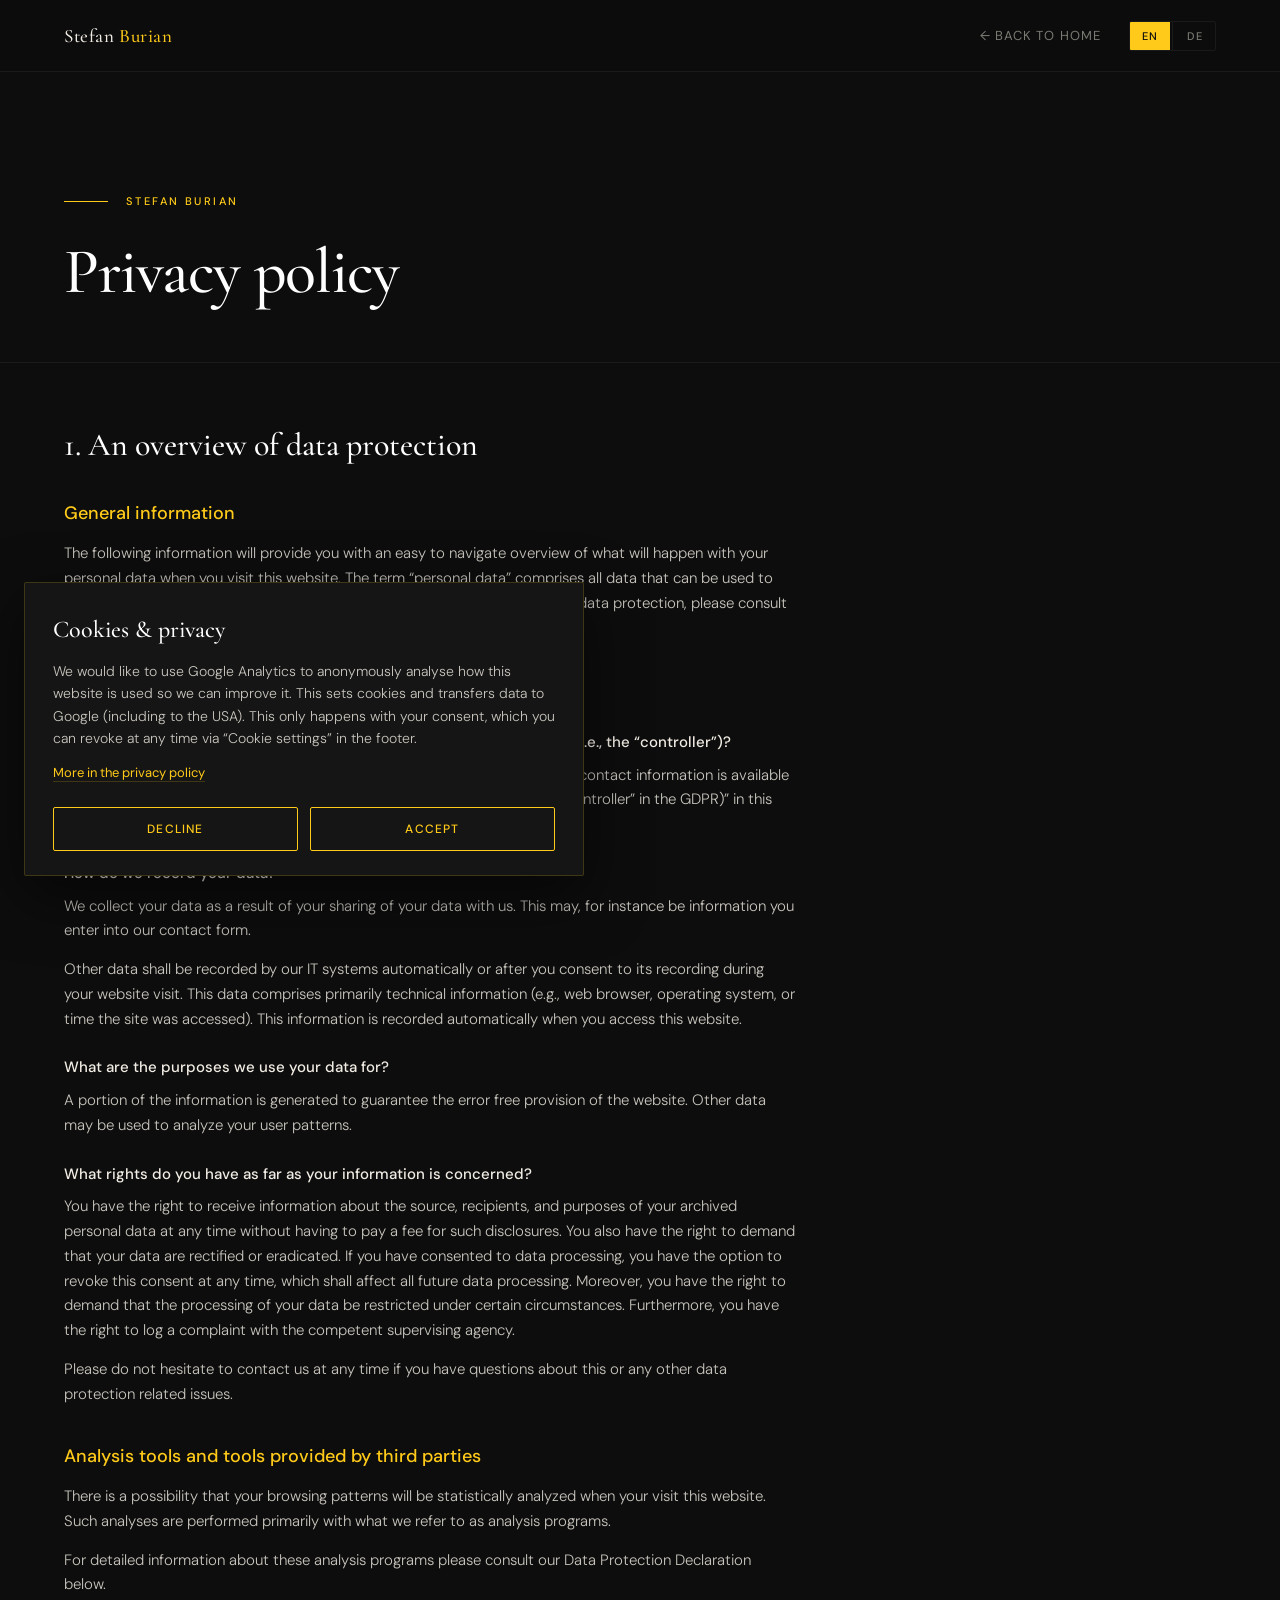
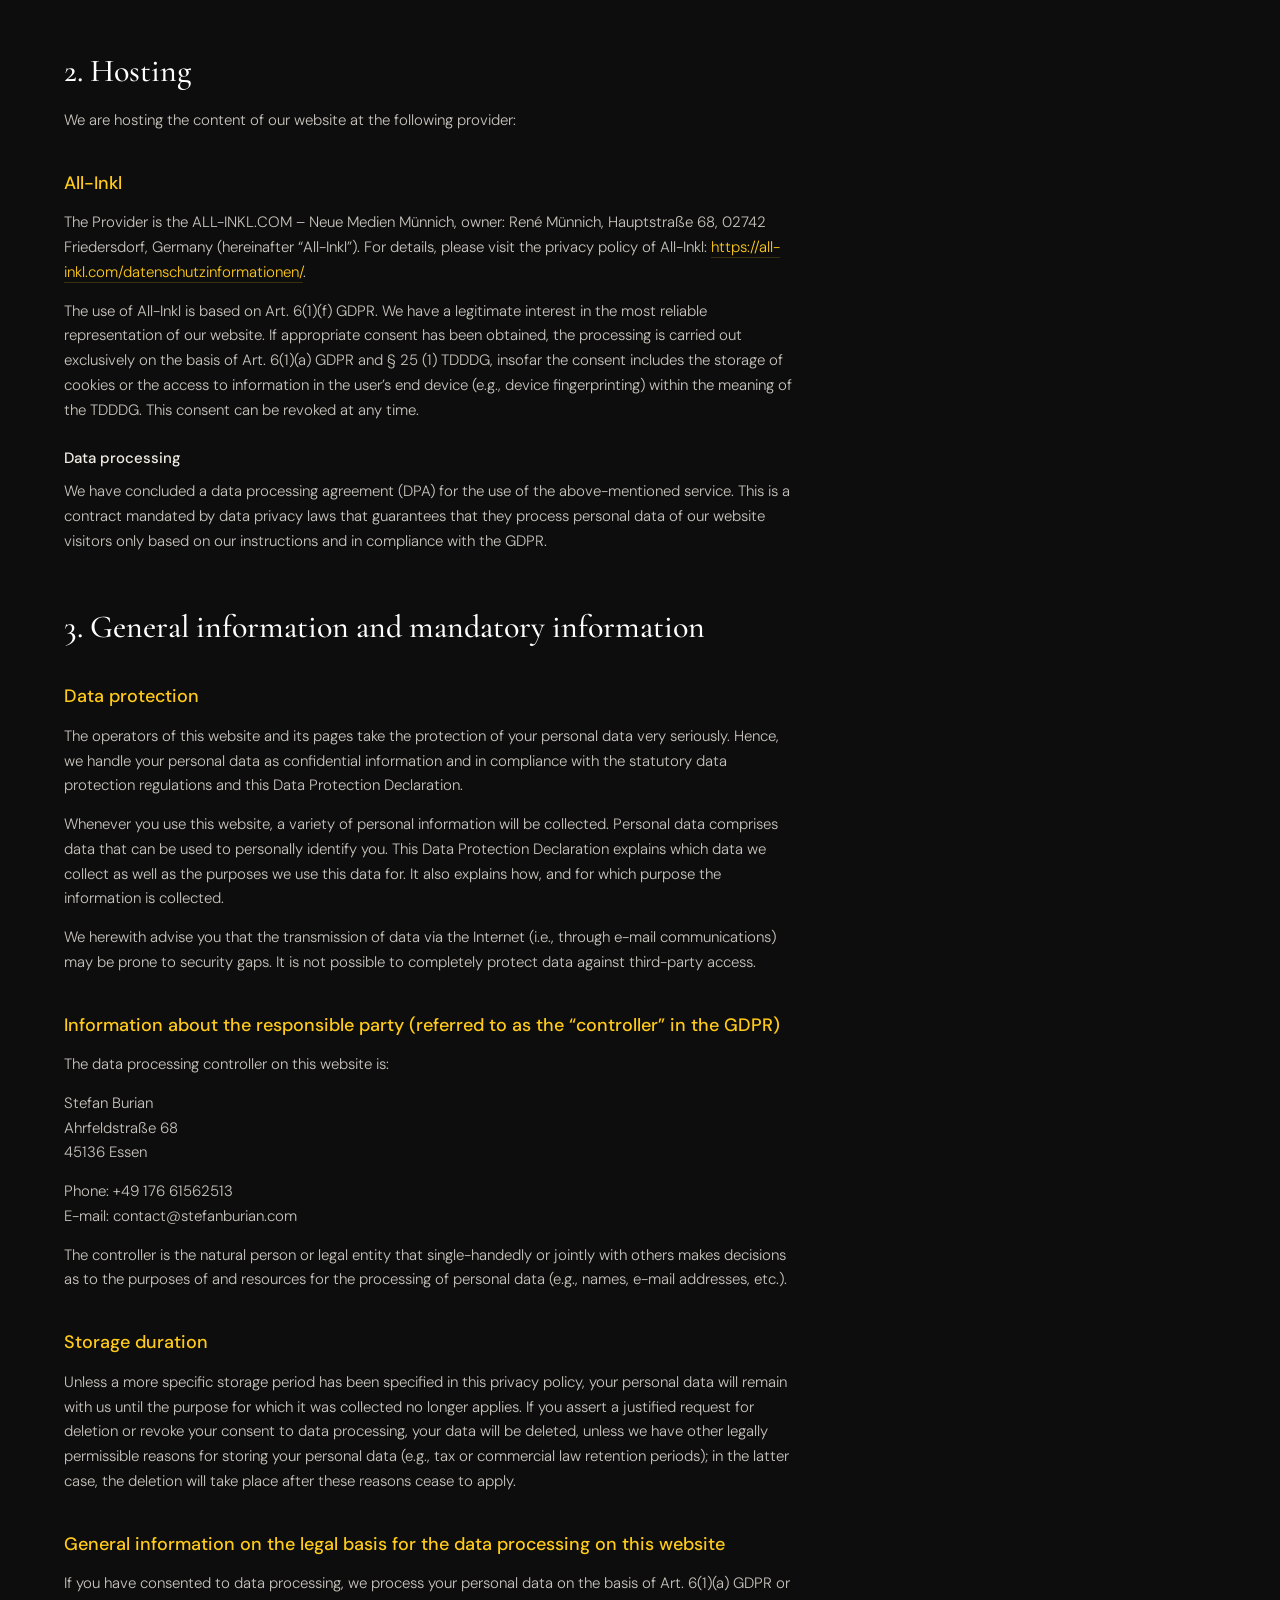
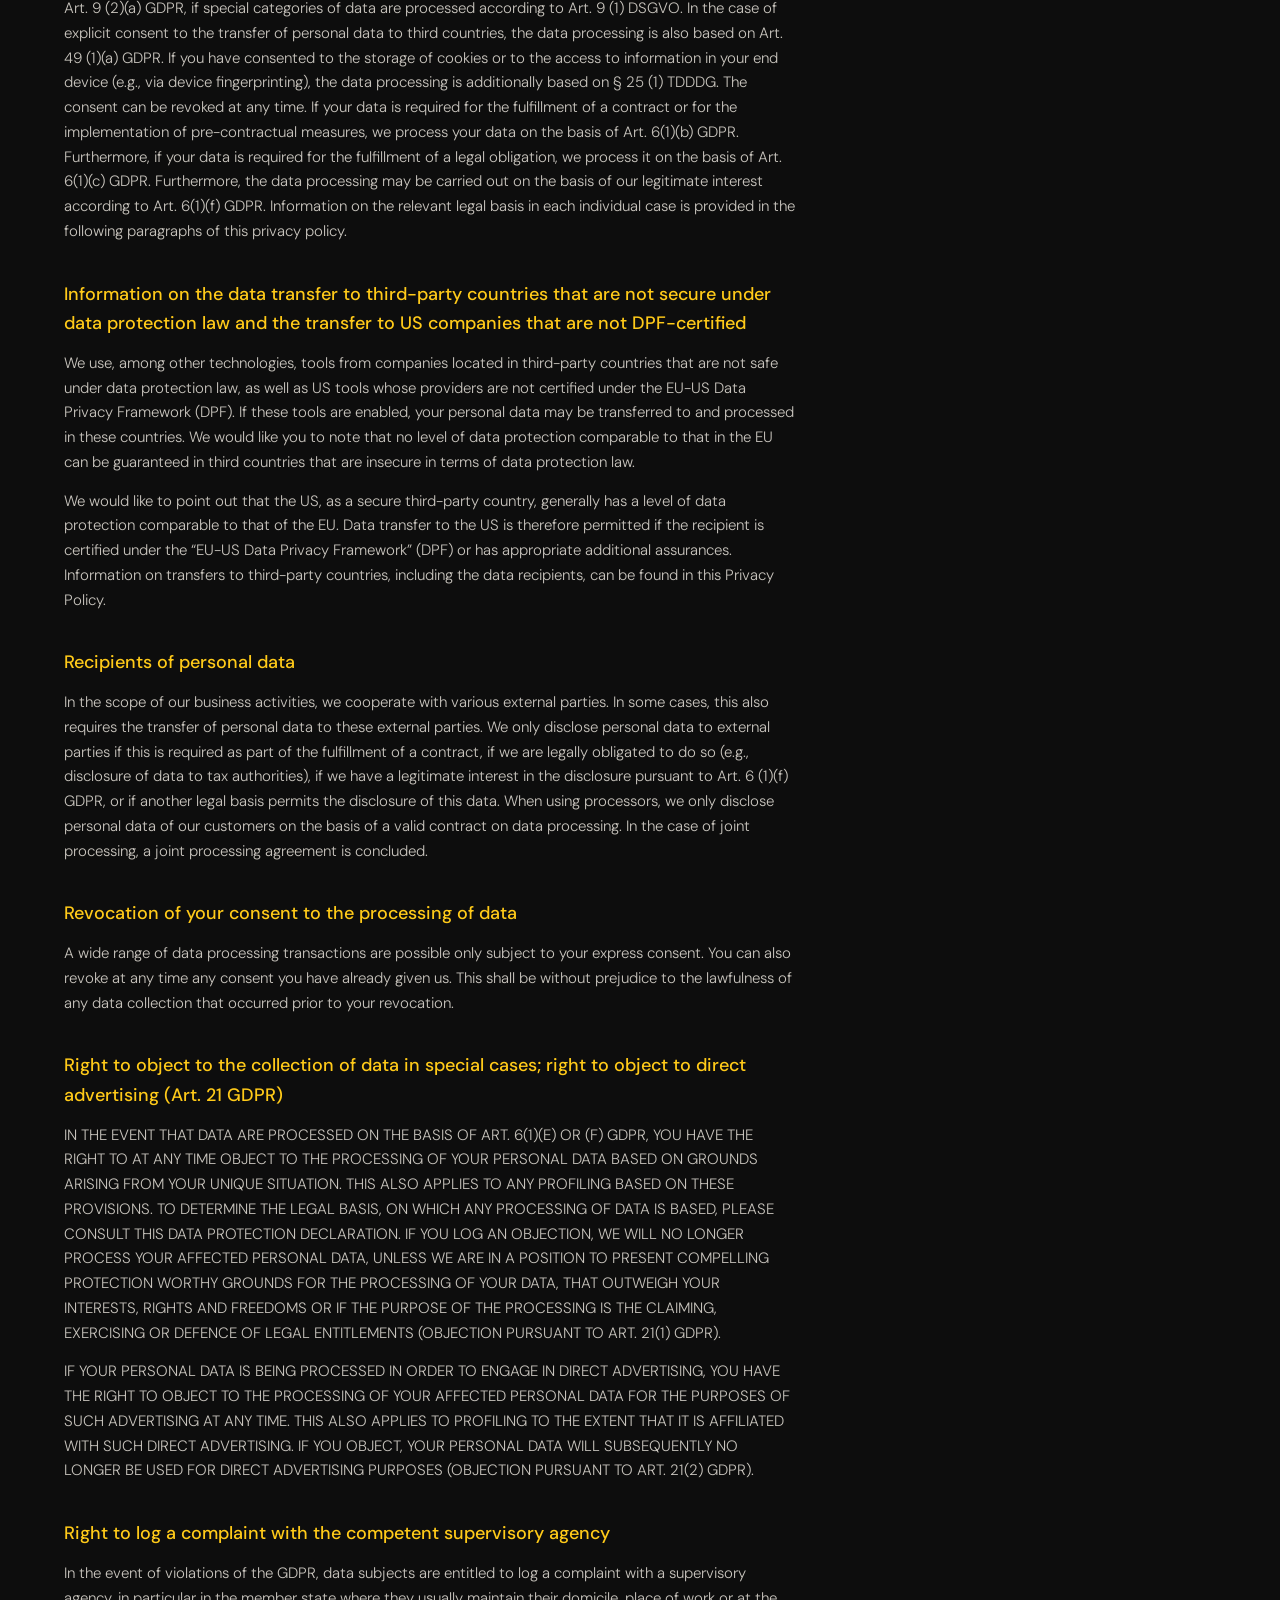
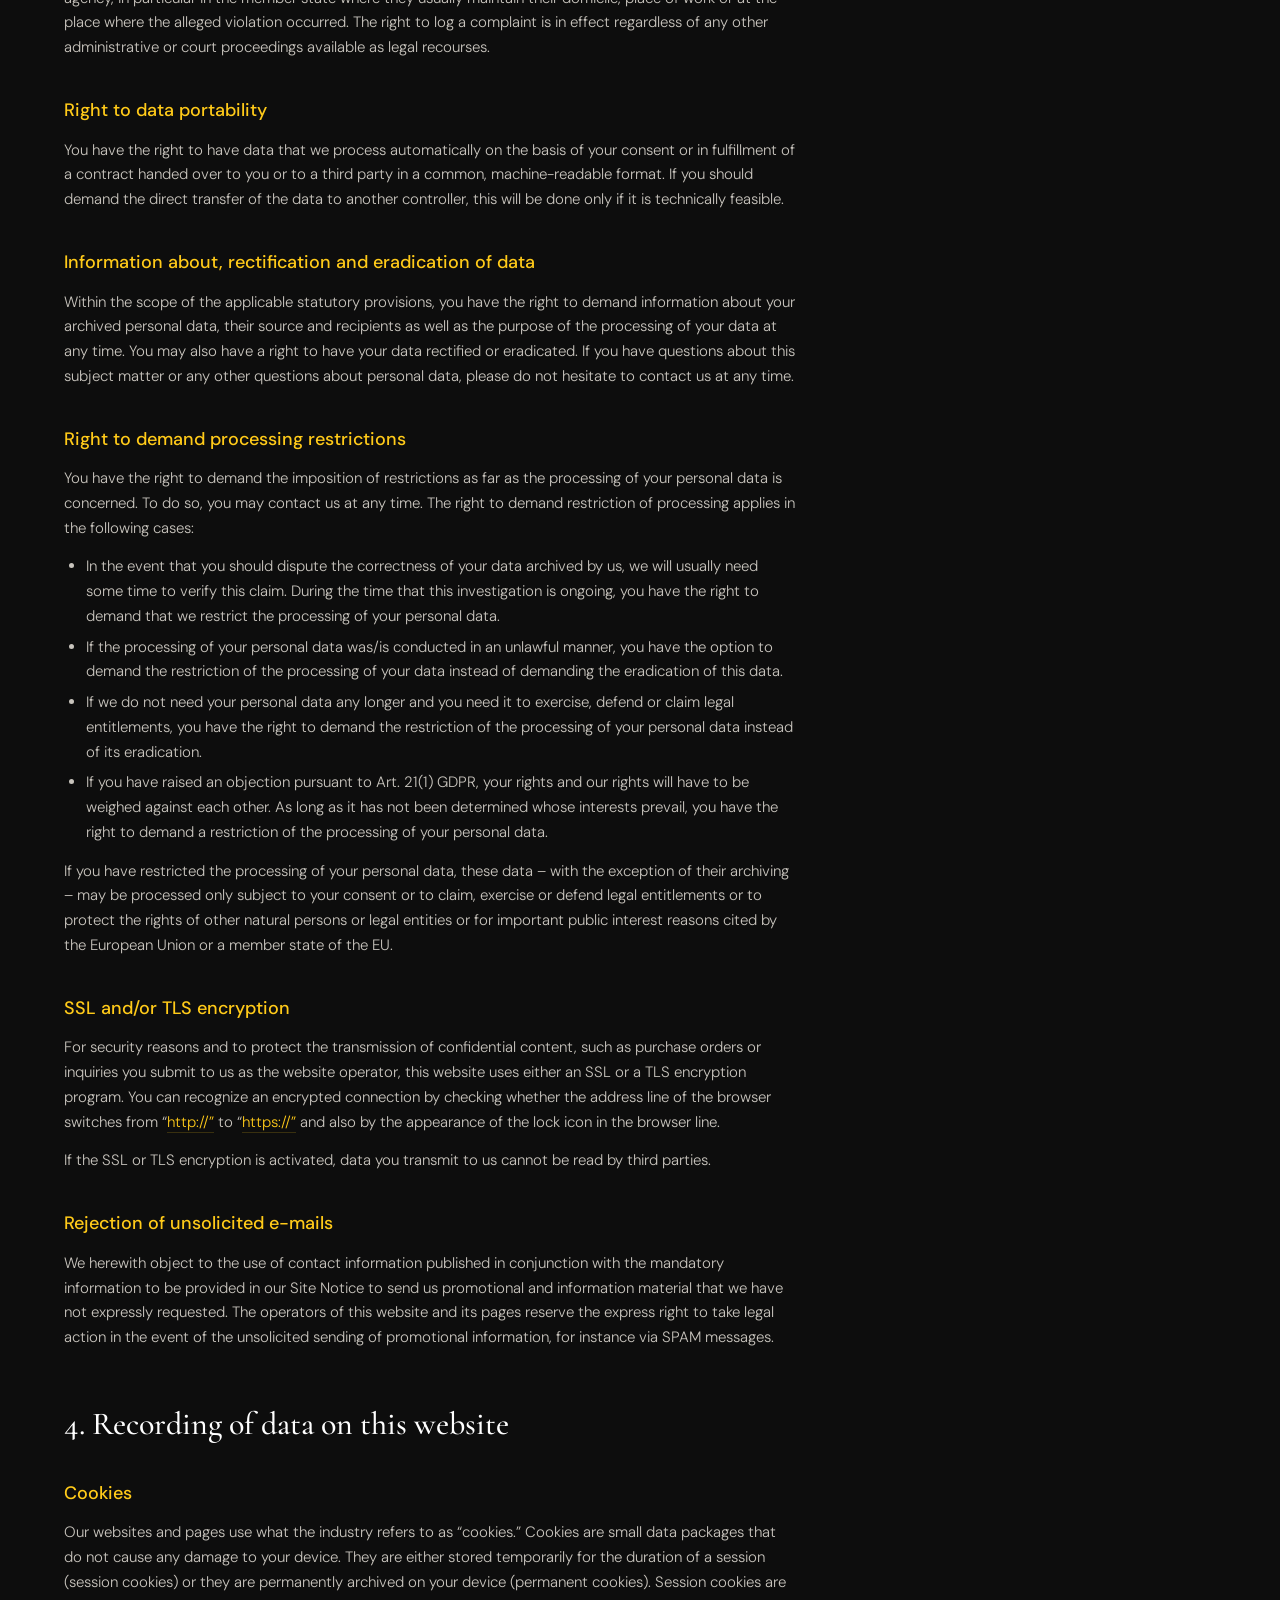
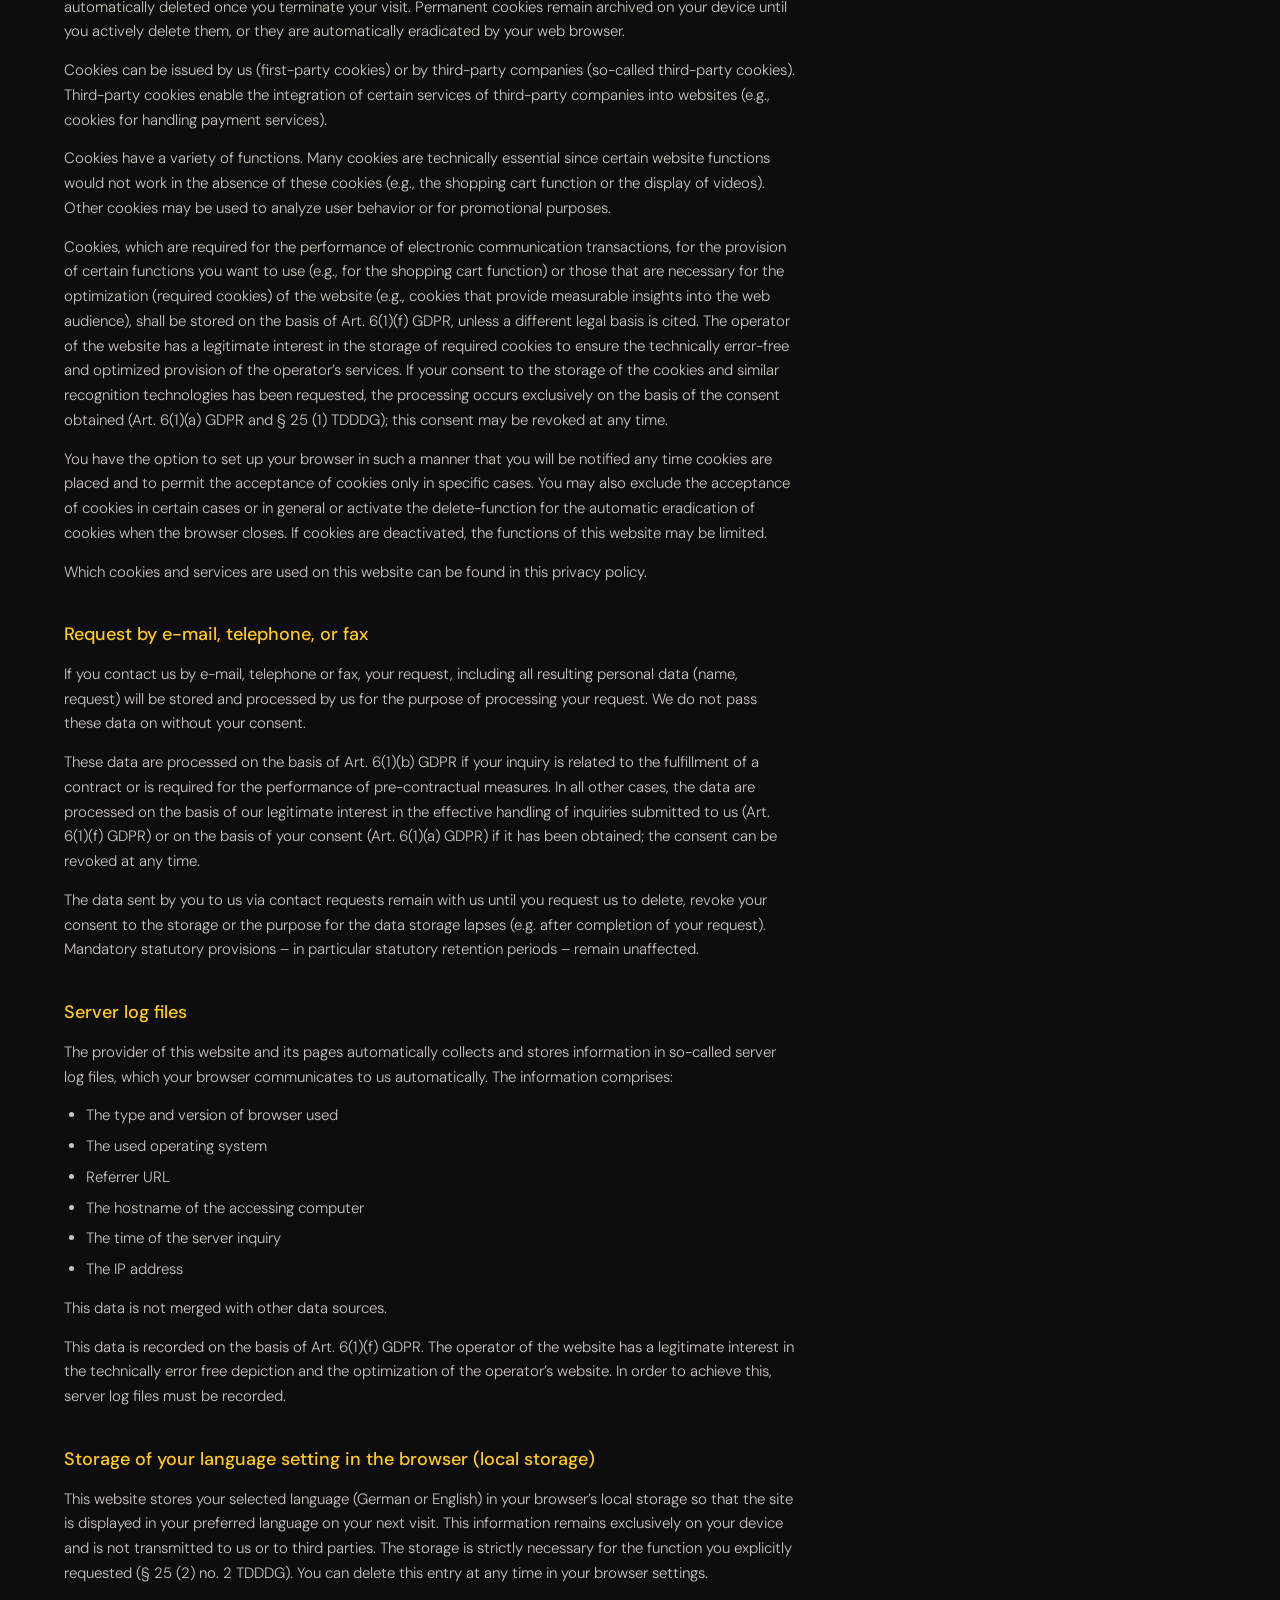
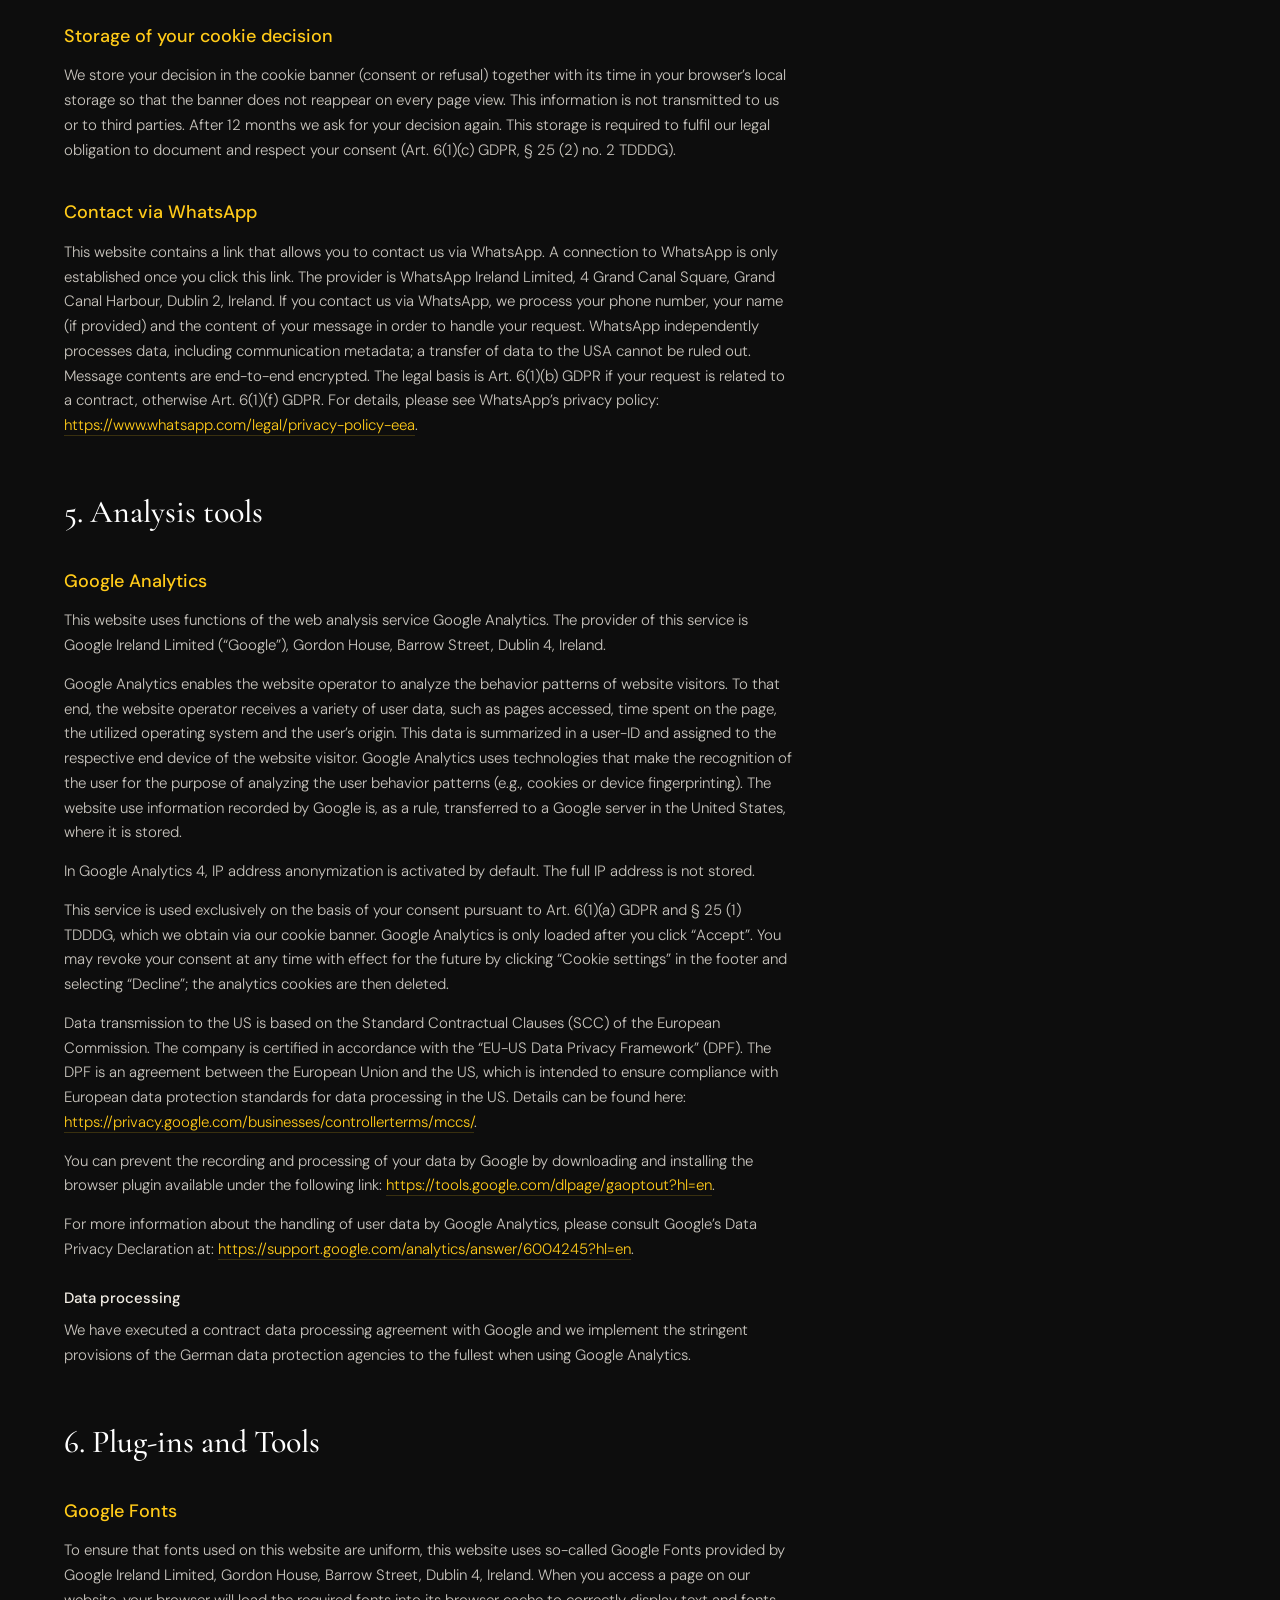
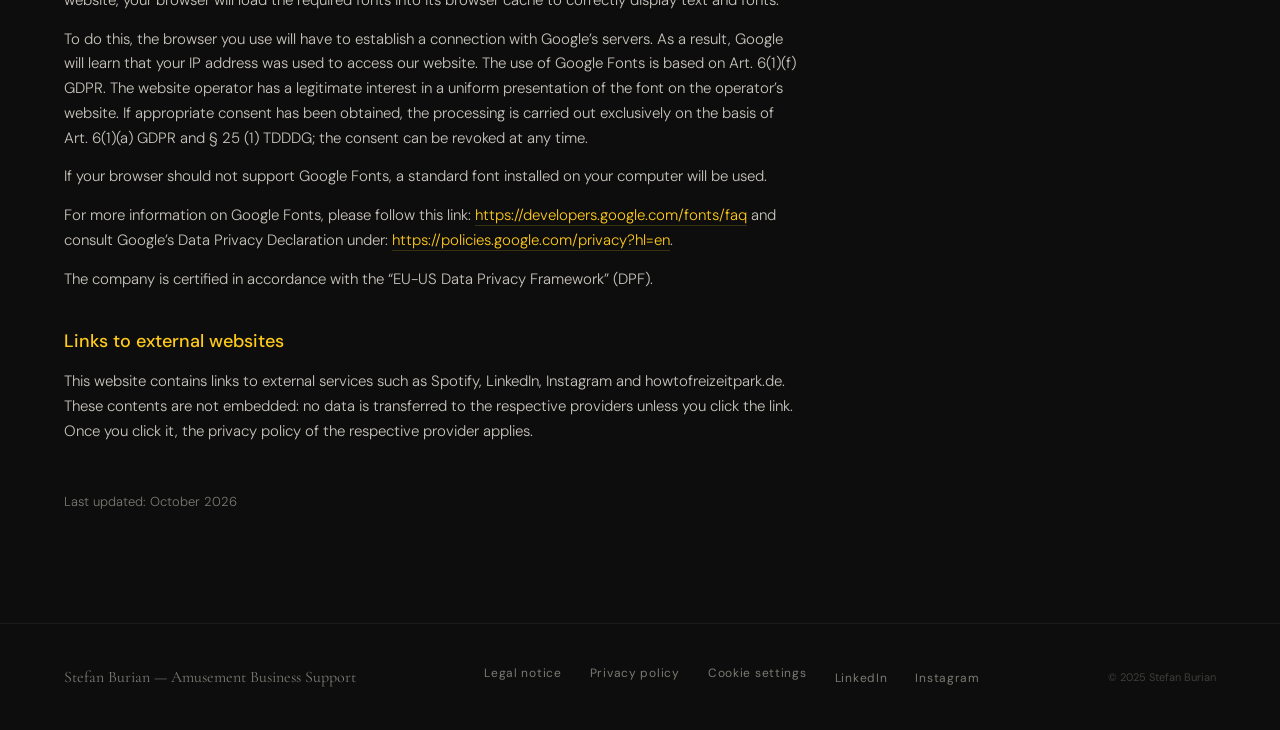
==== commit d2a7ab3c: "Add cookie consent banner; load Google Analytics only after consent - cookie-consent.js: bilingual b" ====
--- a/datenschutz.html
+++ b/datenschutz.html
@@ -4,6 +4,7 @@
 <meta charset="UTF-8"><meta name="viewport" content="width=device-width,initial-scale=1.0">
 <title>Datenschutzerklärung — Stefan Burian</title>
 <meta name="robots" content="noindex, follow">
+<script src="cookie-consent.js" defer></script>
 <link rel="preconnect" href="https://fonts.googleapis.com">
 <link rel="preconnect" href="https://fonts.gstatic.com" crossorigin>
 <link href="https://fonts.googleapis.com/css2?family=Cormorant+Garamond:ital,wght@0,400;0,500;0,600;1,400;1,500&family=DM+Sans:opsz,wght@9..40,300;400;500&display=swap" rel="stylesheet">
@@ -253,6 +254,8 @@
 <p>Die Erfassung dieser Daten erfolgt auf Grundlage von Art. 6 Abs. 1 lit. f DSGVO. Der Websitebetreiber hat ein berechtigtes Interesse an der technisch fehlerfreien Darstellung und der Optimierung seiner Website – hierzu müssen die Server-Log-Files erfasst werden.</p>
 <h3>Speicherung der Spracheinstellung im Browser (Local Storage)</h3>
 <p>Diese Website speichert Ihre gewählte Sprache (Deutsch oder Englisch) im lokalen Speicher Ihres Browsers (Local Storage), damit die Seite beim nächsten Besuch in der gewünschten Sprache angezeigt wird. Diese Information verbleibt ausschließlich auf Ihrem Endgerät und wird nicht an uns oder Dritte übermittelt. Die Speicherung ist für die von Ihnen ausdrücklich gewünschte Funktion unbedingt erforderlich (§ 25 Abs. 2 Nr. 2 TDDDG). Sie können den Eintrag jederzeit über die Einstellungen Ihres Browsers löschen.</p>
+<h3>Speicherung Ihrer Cookie-Entscheidung</h3>
+<p>Ihre Entscheidung im Cookie-Banner (Zustimmung oder Ablehnung) speichern wir zusammen mit dem Zeitpunkt im lokalen Speicher Ihres Browsers (Local Storage), damit der Banner nicht bei jedem Seitenaufruf erneut erscheint. Diese Information wird nicht an uns oder Dritte übermittelt. Nach 12 Monaten fragen wir Ihre Entscheidung erneut ab. Die Speicherung ist zur Erfüllung unserer gesetzlichen Pflicht zur Dokumentation und Beachtung Ihrer Einwilligung erforderlich (Art. 6 Abs. 1 lit. c DSGVO, § 25 Abs. 2 Nr. 2 TDDDG).</p>
 <h3>Kontakt über WhatsApp</h3>
 <p>Auf dieser Website befindet sich ein Link, über den Sie uns per WhatsApp kontaktieren können. Erst wenn Sie diesen Link anklicken, wird eine Verbindung zu WhatsApp hergestellt. Anbieter ist die WhatsApp Ireland Limited, 4 Grand Canal Square, Grand Canal Harbour, Dublin 2, Irland. Wenn Sie uns über WhatsApp kontaktieren, verarbeiten wir Ihre Telefonnummer, Ihren Namen (sofern hinterlegt) und den Inhalt Ihrer Nachricht zur Bearbeitung Ihrer Anfrage. WhatsApp verarbeitet dabei eigenständig Daten, unter anderem Metadaten der Kommunikation; dabei kann eine Übertragung von Daten in die USA nicht ausgeschlossen werden. Die Nachrichteninhalte sind Ende-zu-Ende-verschlüsselt. Rechtsgrundlage ist Art. 6 Abs. 1 lit. b DSGVO, sofern Ihre Anfrage mit einem Vertrag zusammenhängt, ansonsten Art. 6 Abs. 1 lit. f DSGVO. Details entnehmen Sie der Datenschutzerklärung von WhatsApp: <a href="https://www.whatsapp.com/legal/privacy-policy-eea" target="_blank" rel="noopener">https://www.whatsapp.com/legal/privacy-policy-eea</a>.</p>
 <h2>5. Analyse-Tools</h2>
@@ -260,7 +263,7 @@
 <p>Diese Website nutzt Funktionen des Webanalysedienstes Google Analytics. Anbieter ist die Google Ireland Limited („Google“), Gordon House, Barrow Street, Dublin 4, Irland.</p>
 <p>Google Analytics ermöglicht es dem Websitebetreiber, das Verhalten der Websitebesucher zu analysieren. Hierbei erhält der Websitebetreiber verschiedene Nutzungsdaten, wie z. B. Seitenaufrufe, Verweildauer, verwendete Betriebssysteme und Herkunft des Nutzers. Diese Daten werden in einer User-ID zusammengefasst und dem jeweiligen Endgerät des Websitebesuchers zugeordnet. Google Analytics verwendet Technologien, die die Wiedererkennung des Nutzers zum Zwecke der Analyse des Nutzerverhaltens ermöglichen (z. B. Cookies oder Device-Fingerprinting). Die von Google erfassten Informationen über die Benutzung dieser Website werden in der Regel an einen Server von Google in den USA übertragen und dort gespeichert.</p>
 <p>In Google Analytics 4 ist die Anonymisierung von IP-Adressen standardmäßig aktiviert. Die vollständige IP-Adresse wird nicht gespeichert.</p>
-<p>Die Nutzung dieses Dienstes erfolgt auf Grundlage Ihrer Einwilligung nach Art. 6 Abs. 1 lit. a DSGVO und § 25 Abs. 1 TDDDG. Die Einwilligung ist jederzeit widerrufbar.</p>
+<p>Die Nutzung dieses Dienstes erfolgt ausschließlich auf Grundlage Ihrer Einwilligung nach Art. 6 Abs. 1 lit. a DSGVO und § 25 Abs. 1 TDDDG, die wir über unseren Cookie-Banner einholen. Google Analytics wird erst geladen, nachdem Sie auf „Akzeptieren“ geklickt haben. Sie können Ihre Einwilligung jederzeit mit Wirkung für die Zukunft widerrufen, indem Sie im Footer auf „Cookie-Einstellungen“ klicken und „Ablehnen“ wählen; die Analytics-Cookies werden dann gelöscht.</p>
 <p>Die Datenübertragung in die USA wird auf die Standardvertragsklauseln der EU-Kommission gestützt. Das Unternehmen ist nach dem „EU-US Data Privacy Framework“ (DPF) zertifiziert. Der DPF ist eine Übereinkunft zwischen der Europäischen Union und den USA, der die Einhaltung europäischer Datenschutzstandards bei Datenverarbeitungen in den USA gewährleisten soll. Details finden Sie hier: <a href="https://privacy.google.com/businesses/controllerterms/mccs/" target="_blank" rel="noopener">https://privacy.google.com/businesses/controllerterms/mccs/</a>.</p>
 <p>Sie können die Erfassung und Verarbeitung Ihrer Daten durch Google verhindern, indem Sie das unter dem folgenden Link verfügbare Browser-Plugin herunterladen und installieren: <a href="https://tools.google.com/dlpage/gaoptout?hl=de" target="_blank" rel="noopener">https://tools.google.com/dlpage/gaoptout?hl=de</a>.</p>
 <p>Mehr Informationen zum Umgang mit Nutzerdaten bei Google Analytics finden Sie in der Datenschutzerklärung von Google: <a href="https://support.google.com/analytics/answer/6004245?hl=de" target="_blank" rel="noopener">https://support.google.com/analytics/answer/6004245?hl=de</a>.</p>
@@ -376,6 +379,8 @@
 <p>This data is recorded on the basis of Art. 6(1)(f) GDPR. The operator of the website has a legitimate interest in the technically error free depiction and the optimization of the operator’s website. In order to achieve this, server log files must be recorded.</p>
 <h3>Storage of your language setting in the browser (local storage)</h3>
 <p>This website stores your selected language (German or English) in your browser’s local storage so that the site is displayed in your preferred language on your next visit. This information remains exclusively on your device and is not transmitted to us or to third parties. The storage is strictly necessary for the function you explicitly requested (§ 25 (2) no. 2 TDDDG). You can delete this entry at any time in your browser settings.</p>
+<h3>Storage of your cookie decision</h3>
+<p>We store your decision in the cookie banner (consent or refusal) together with its time in your browser’s local storage so that the banner does not reappear on every page view. This information is not transmitted to us or to third parties. After 12 months we ask for your decision again. This storage is required to fulfil our legal obligation to document and respect your consent (Art. 6(1)(c) GDPR, § 25 (2) no. 2 TDDDG).</p>
 <h3>Contact via WhatsApp</h3>
 <p>This website contains a link that allows you to contact us via WhatsApp. A connection to WhatsApp is only established once you click this link. The provider is WhatsApp Ireland Limited, 4 Grand Canal Square, Grand Canal Harbour, Dublin 2, Ireland. If you contact us via WhatsApp, we process your phone number, your name (if provided) and the content of your message in order to handle your request. WhatsApp independently processes data, including communication metadata; a transfer of data to the USA cannot be ruled out. Message contents are end-to-end encrypted. The legal basis is Art. 6(1)(b) GDPR if your request is related to a contract, otherwise Art. 6(1)(f) GDPR. For details, please see WhatsApp’s privacy policy: <a href="https://www.whatsapp.com/legal/privacy-policy-eea" target="_blank" rel="noopener">https://www.whatsapp.com/legal/privacy-policy-eea</a>.</p>
 <h2>5. Analysis tools</h2>
@@ -383,7 +388,7 @@
 <p>This website uses functions of the web analysis service Google Analytics. The provider of this service is Google Ireland Limited (“Google”), Gordon House, Barrow Street, Dublin 4, Ireland.</p>
 <p>Google Analytics enables the website operator to analyze the behavior patterns of website visitors. To that end, the website operator receives a variety of user data, such as pages accessed, time spent on the page, the utilized operating system and the user’s origin. This data is summarized in a user-ID and assigned to the respective end device of the website visitor. Google Analytics uses technologies that make the recognition of the user for the purpose of analyzing the user behavior patterns (e.g., cookies or device fingerprinting). The website use information recorded by Google is, as a rule, transferred to a Google server in the United States, where it is stored.</p>
 <p>In Google Analytics 4, IP address anonymization is activated by default. The full IP address is not stored.</p>
-<p>This service is used on the basis of your consent pursuant to Art. 6(1)(a) GDPR and § 25 (1) TDDDG. You may revoke your consent at any time.</p>
+<p>This service is used exclusively on the basis of your consent pursuant to Art. 6(1)(a) GDPR and § 25 (1) TDDDG, which we obtain via our cookie banner. Google Analytics is only loaded after you click “Accept”. You may revoke your consent at any time with effect for the future by clicking “Cookie settings” in the footer and selecting “Decline”; the analytics cookies are then deleted.</p>
 <p>Data transmission to the US is based on the Standard Contractual Clauses (SCC) of the European Commission. The company is certified in accordance with the “EU-US Data Privacy Framework” (DPF). The DPF is an agreement between the European Union and the US, which is intended to ensure compliance with European data protection standards for data processing in the US. Details can be found here: <a href="https://privacy.google.com/businesses/controllerterms/mccs/" target="_blank" rel="noopener">https://privacy.google.com/businesses/controllerterms/mccs/</a>.</p>
 <p>You can prevent the recording and processing of your data by Google by downloading and installing the browser plugin available under the following link: <a href="https://tools.google.com/dlpage/gaoptout?hl=en" target="_blank" rel="noopener">https://tools.google.com/dlpage/gaoptout?hl=en</a>.</p>
 <p>For more information about the handling of user data by Google Analytics, please consult Google’s Data Privacy Declaration at: <a href="https://support.google.com/analytics/answer/6004245?hl=en" target="_blank" rel="noopener">https://support.google.com/analytics/answer/6004245?hl=en</a>.</p>
@@ -408,6 +413,7 @@
   <ul class="footer-links">
     <li><a href="impressum.html"><span data-lang="de">Impressum</span><span data-lang="en">Legal notice</span></a></li>
     <li><a href="datenschutz.html"><span data-lang="de">Datenschutz</span><span data-lang="en">Privacy policy</span></a></li>
+    <li><a href="#" data-cookie-settings><span data-lang="de">Cookie-Einstellungen</span><span data-lang="en">Cookie settings</span></a></li>
     <li><a href="https://www.linkedin.com/in/experience-stefanburian/" target="_blank" rel="noopener">LinkedIn</a></li>
     <li><a href="https://www.instagram.com/howtofreizeitpark/" target="_blank" rel="noopener">Instagram</a></li>
   </ul>
